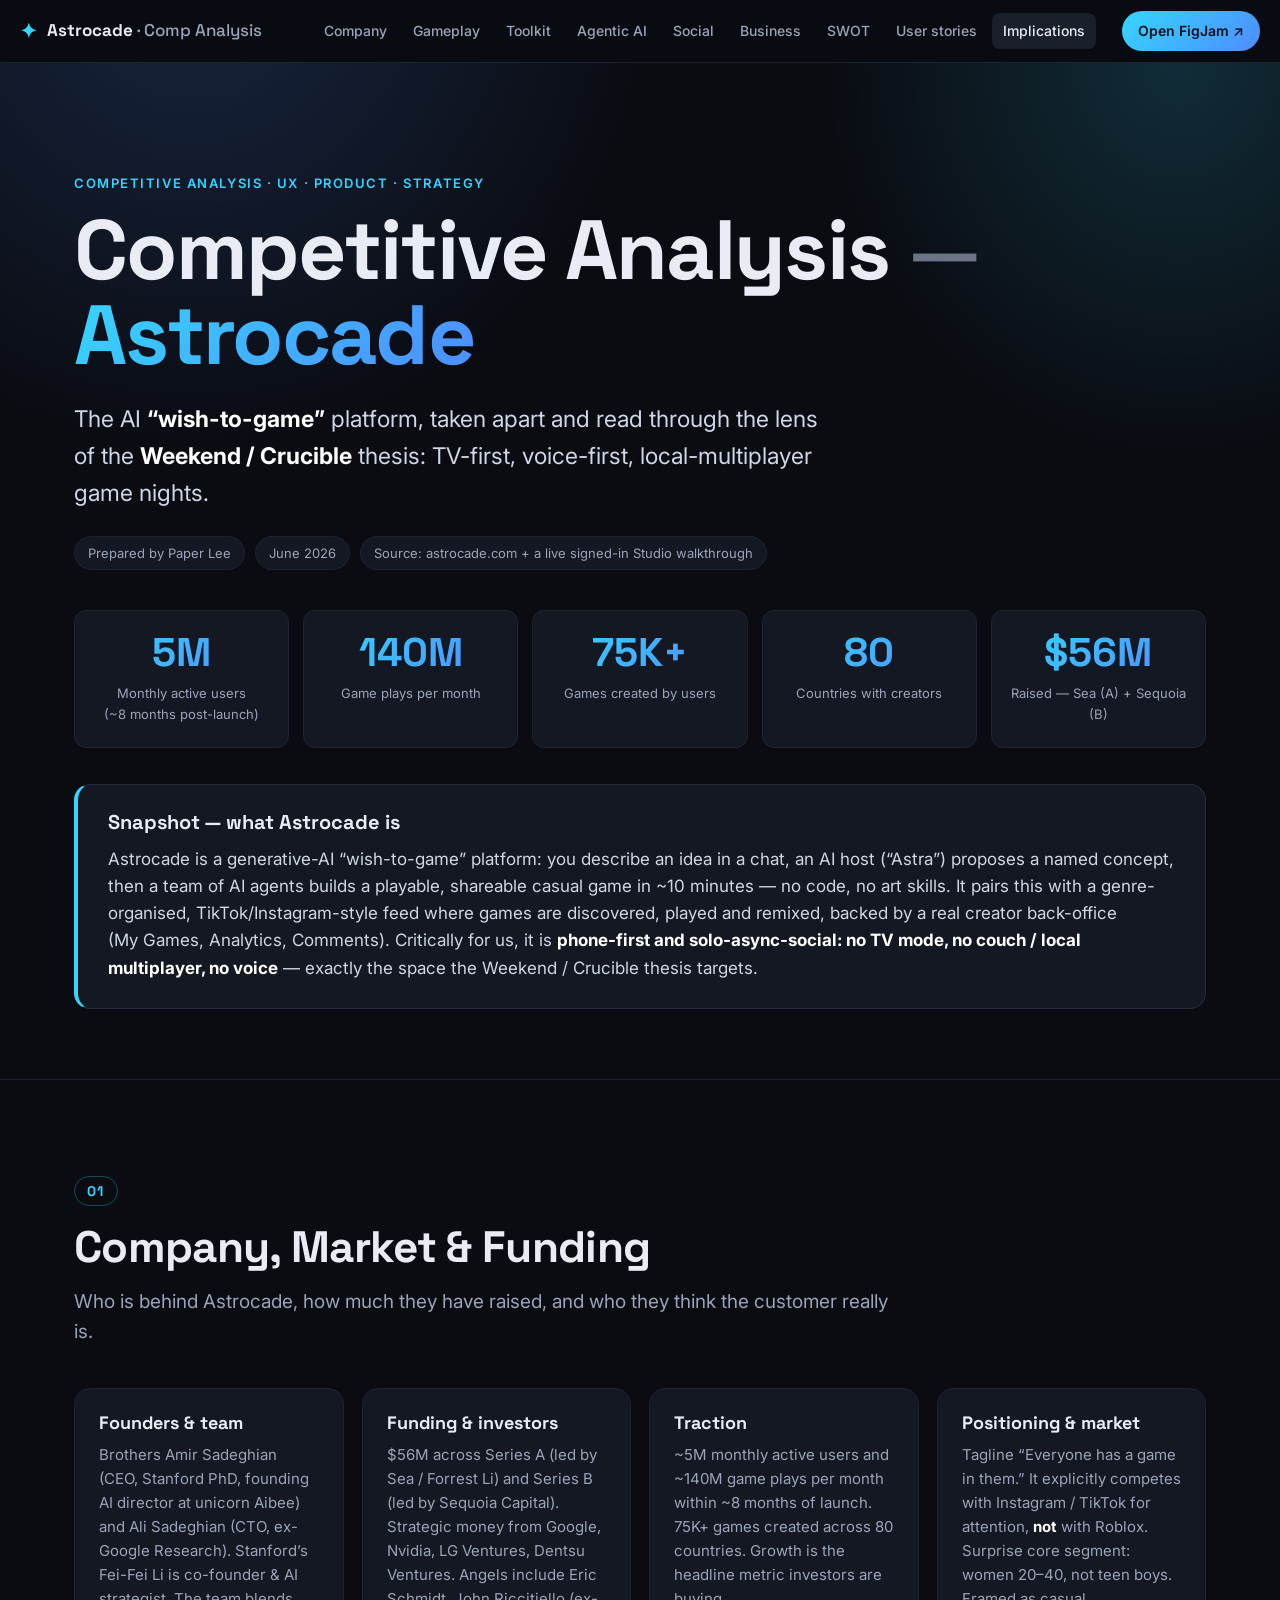
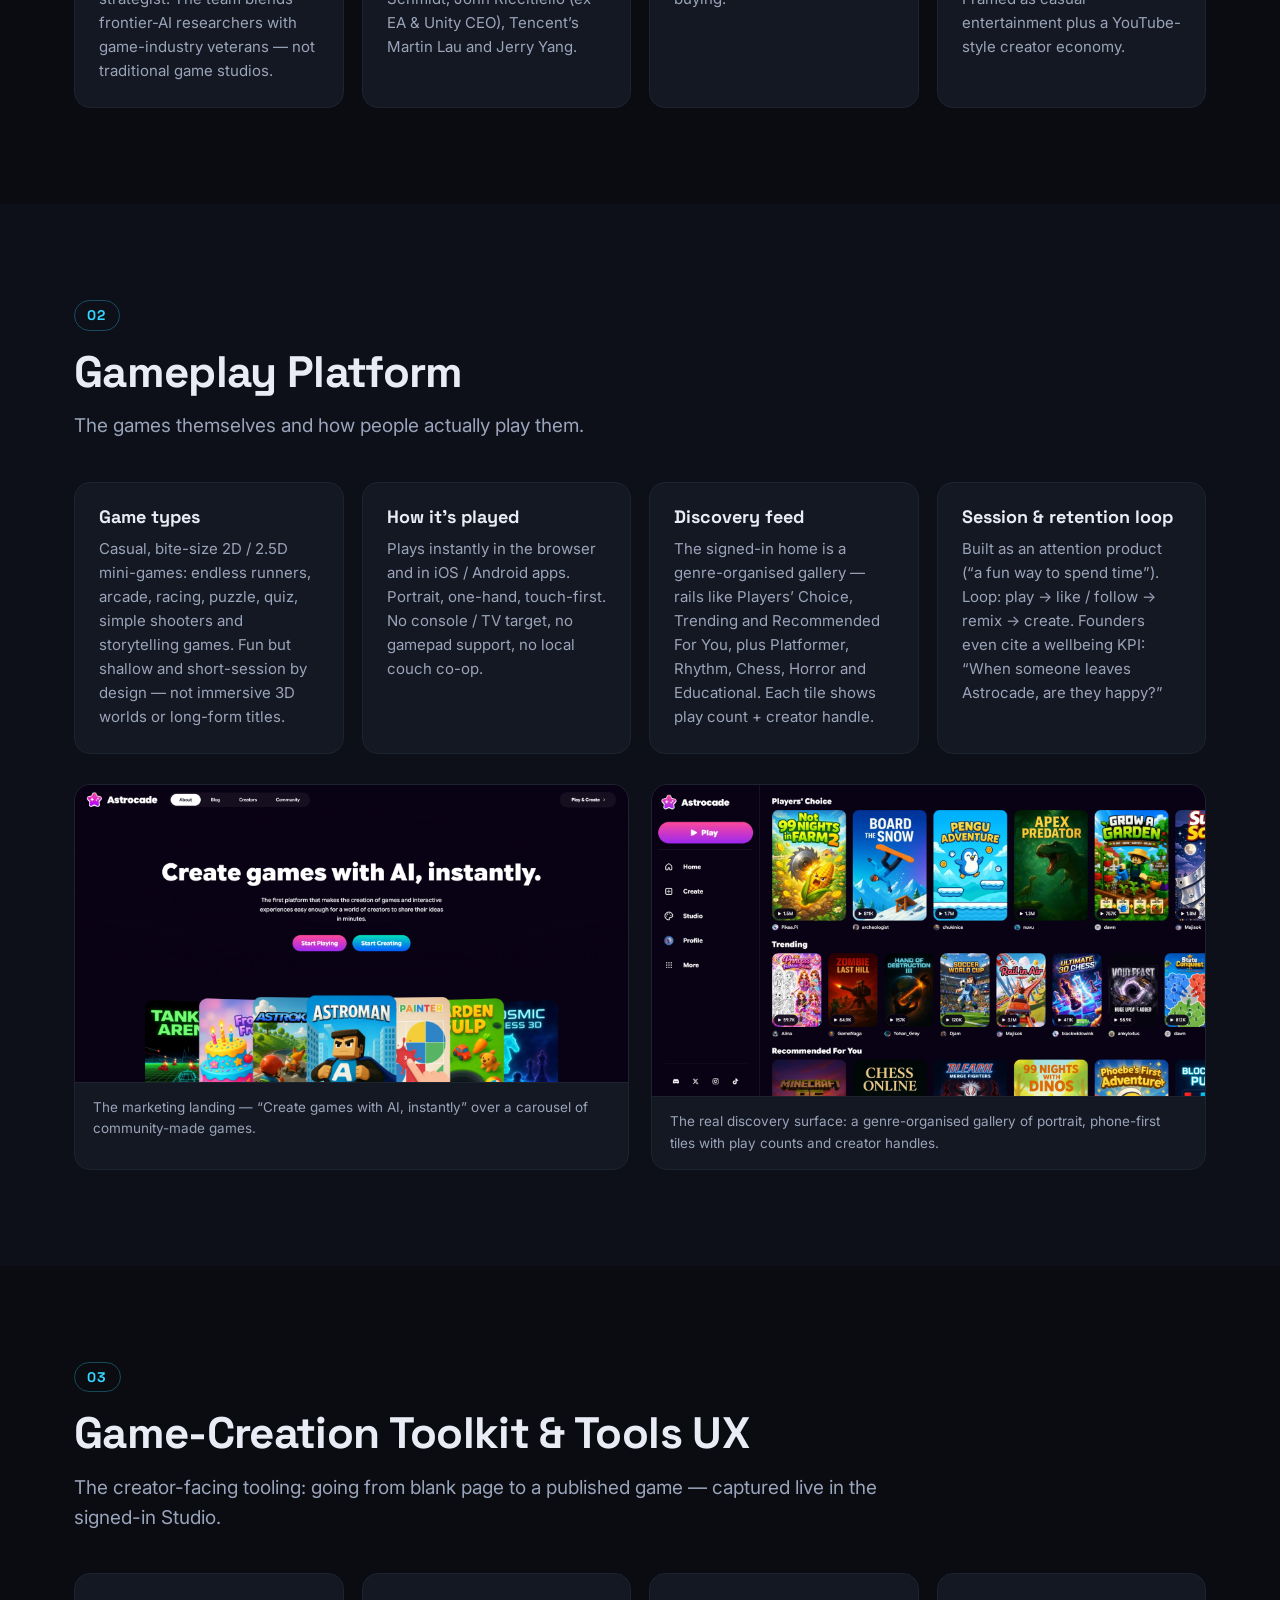
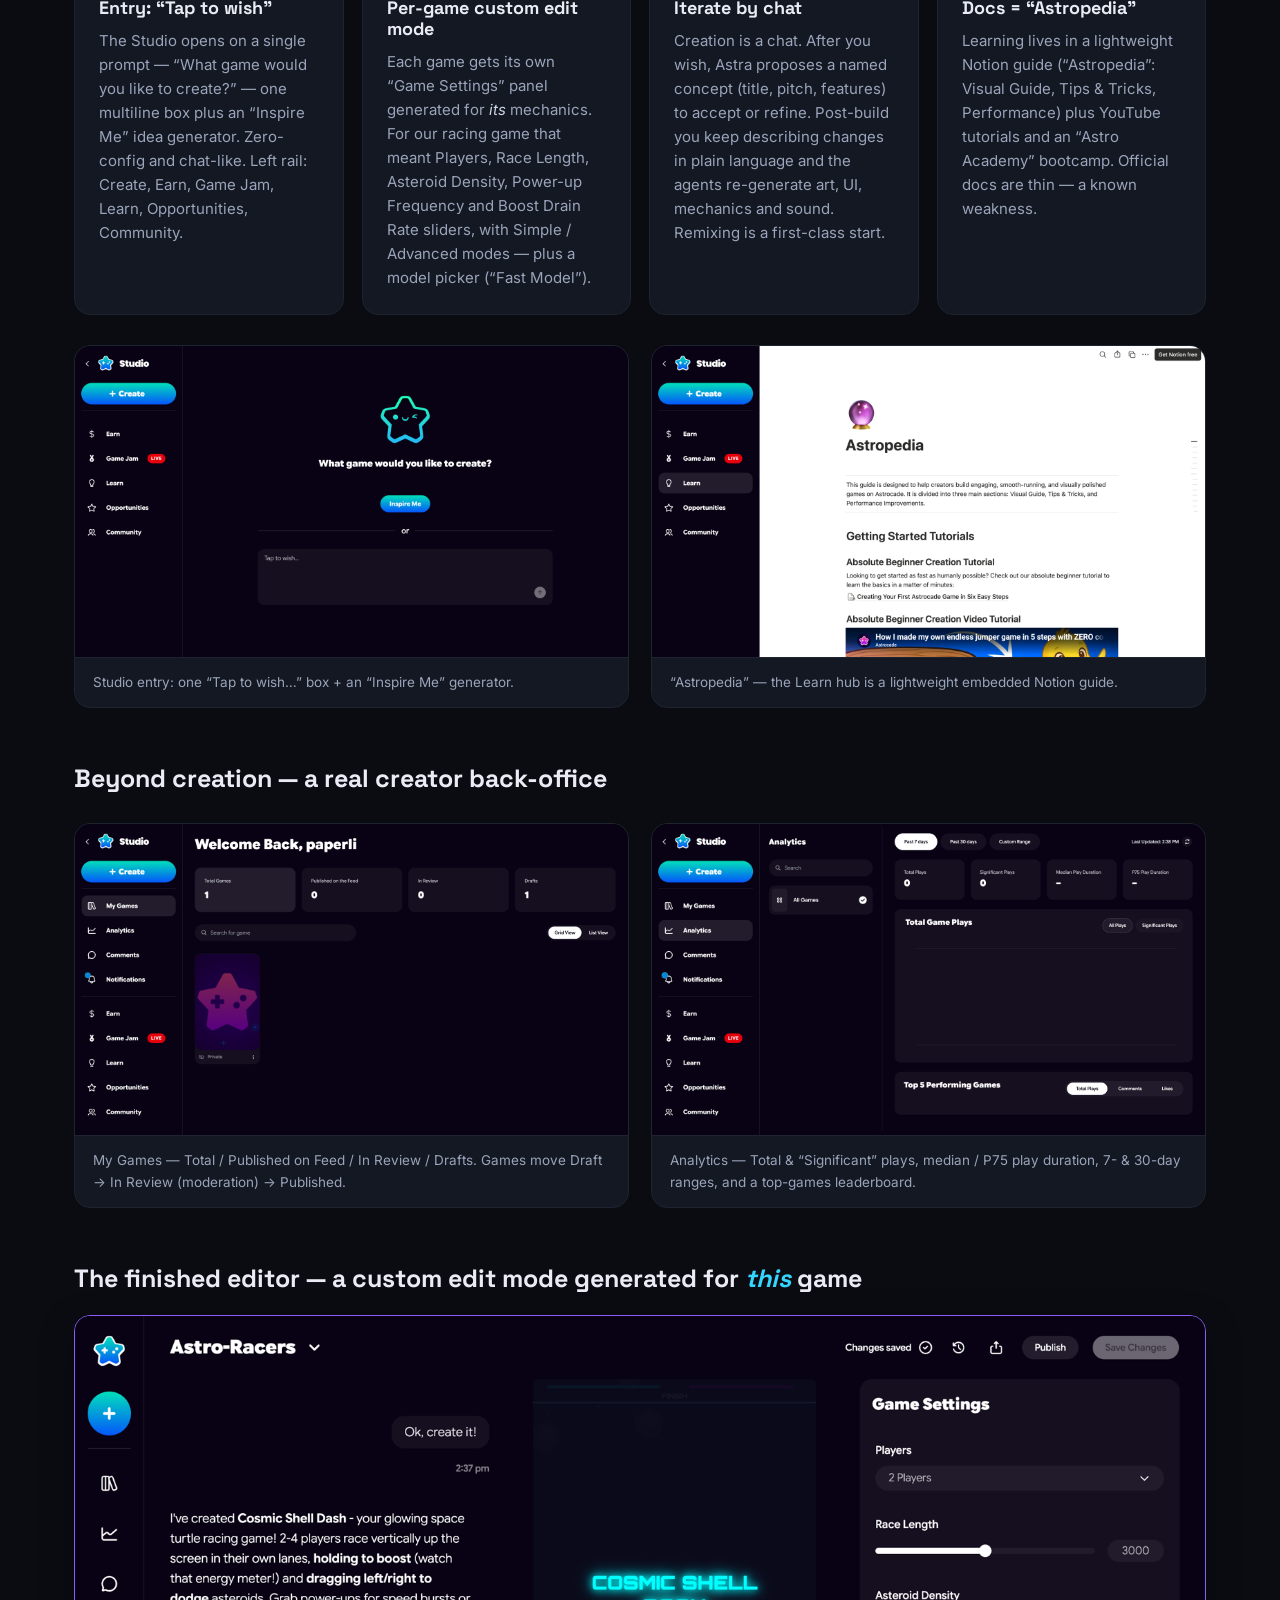
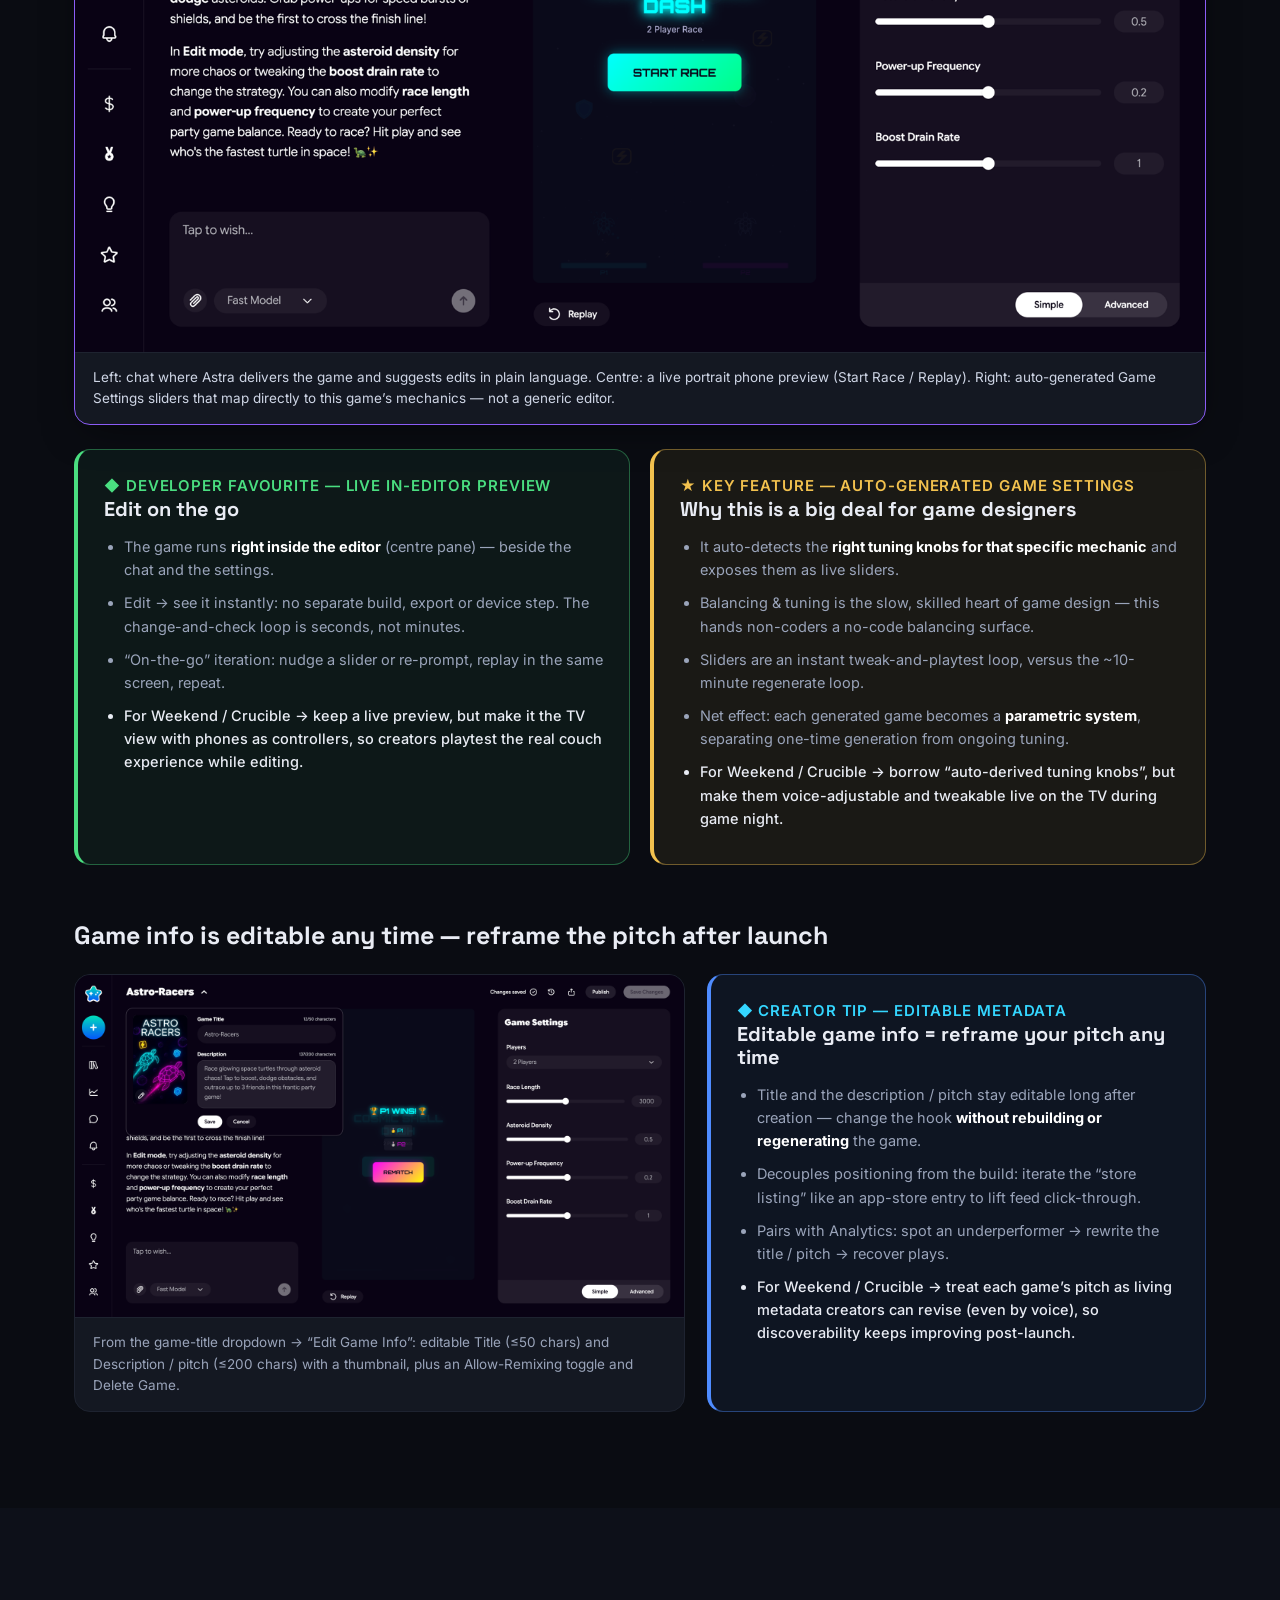
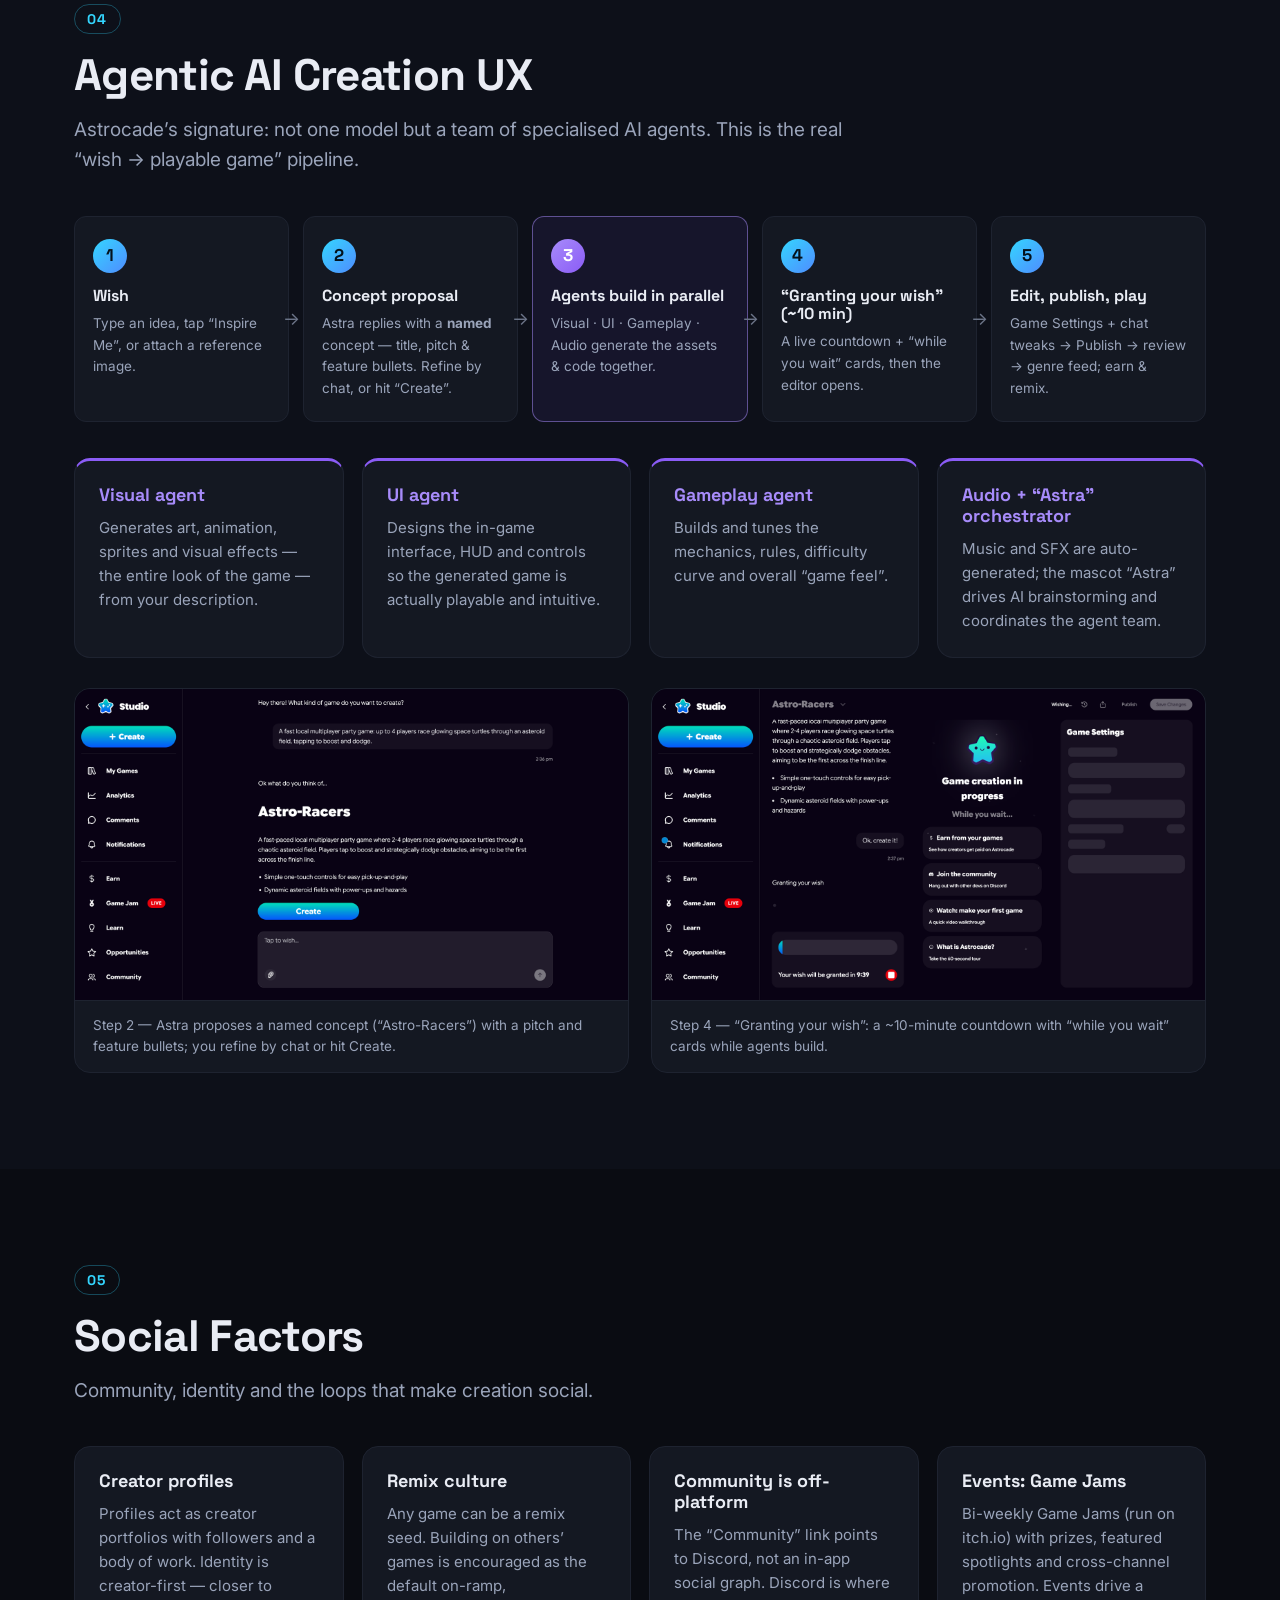
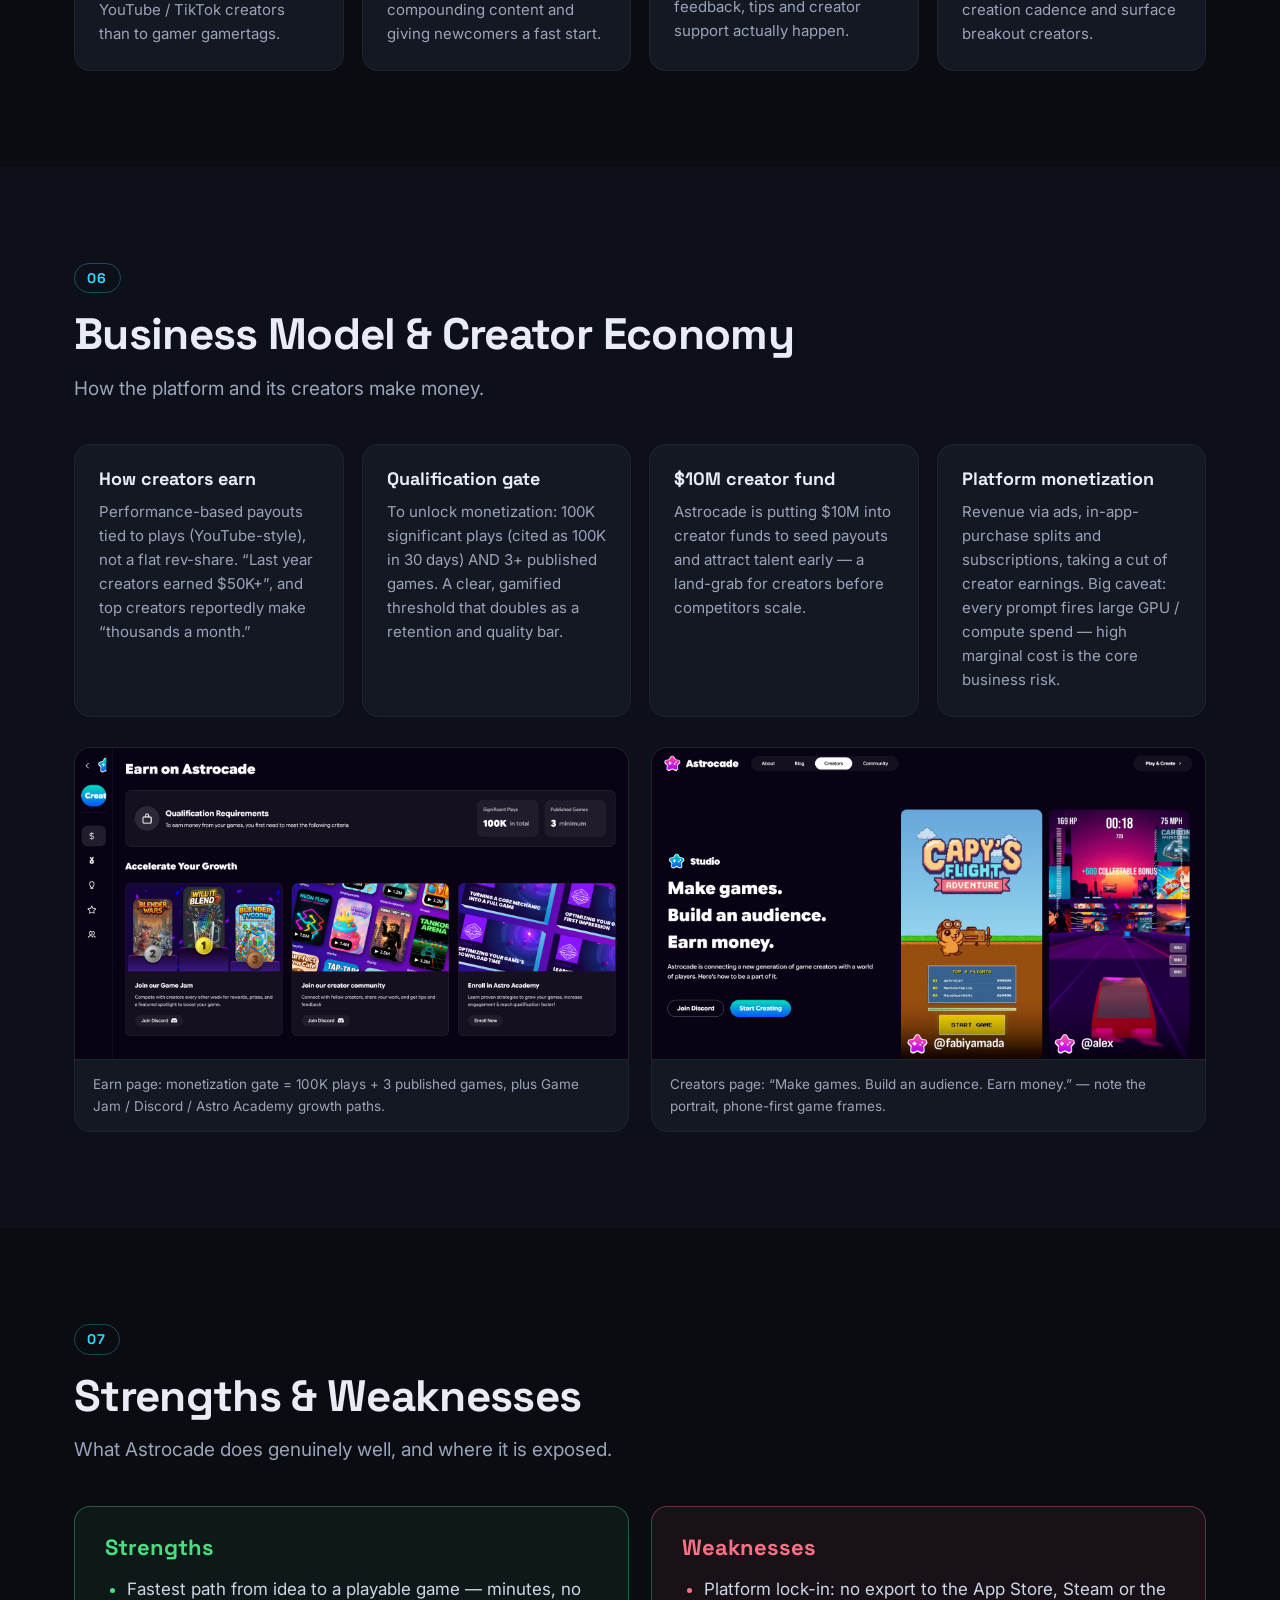
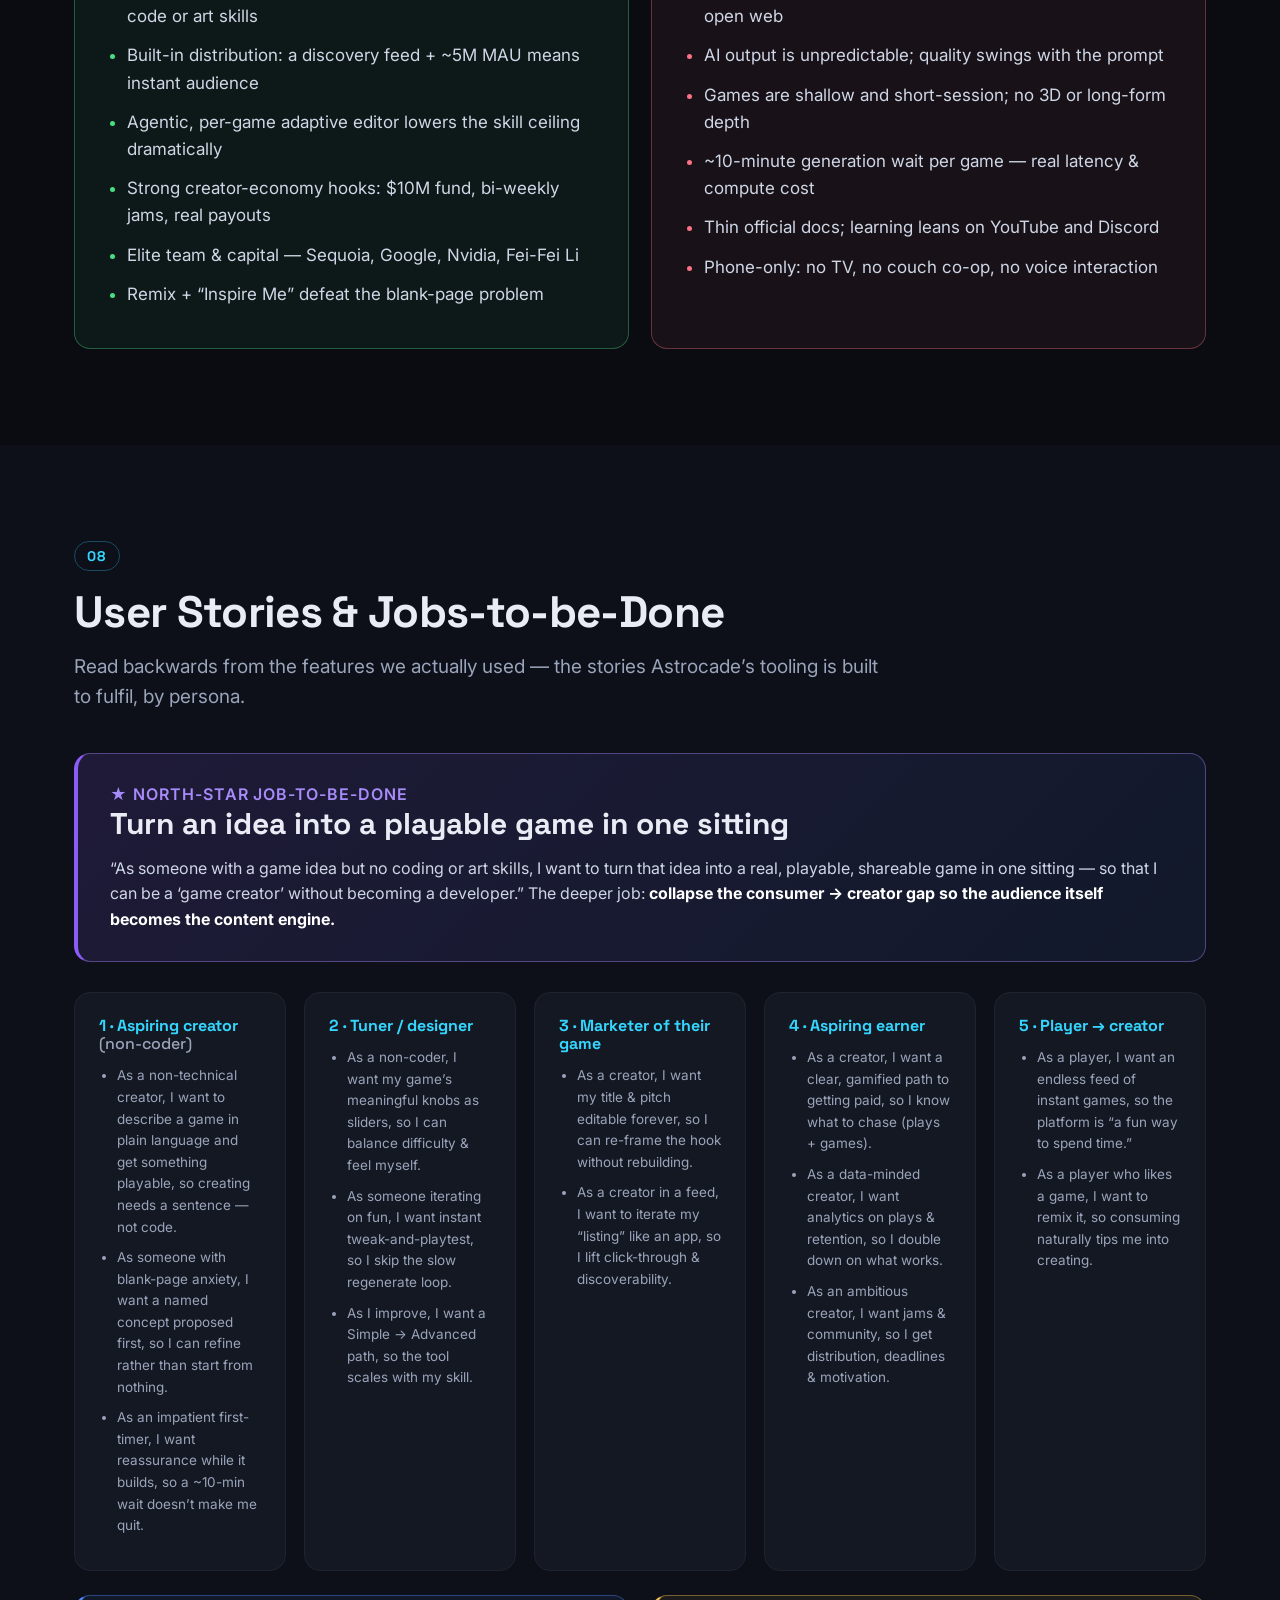
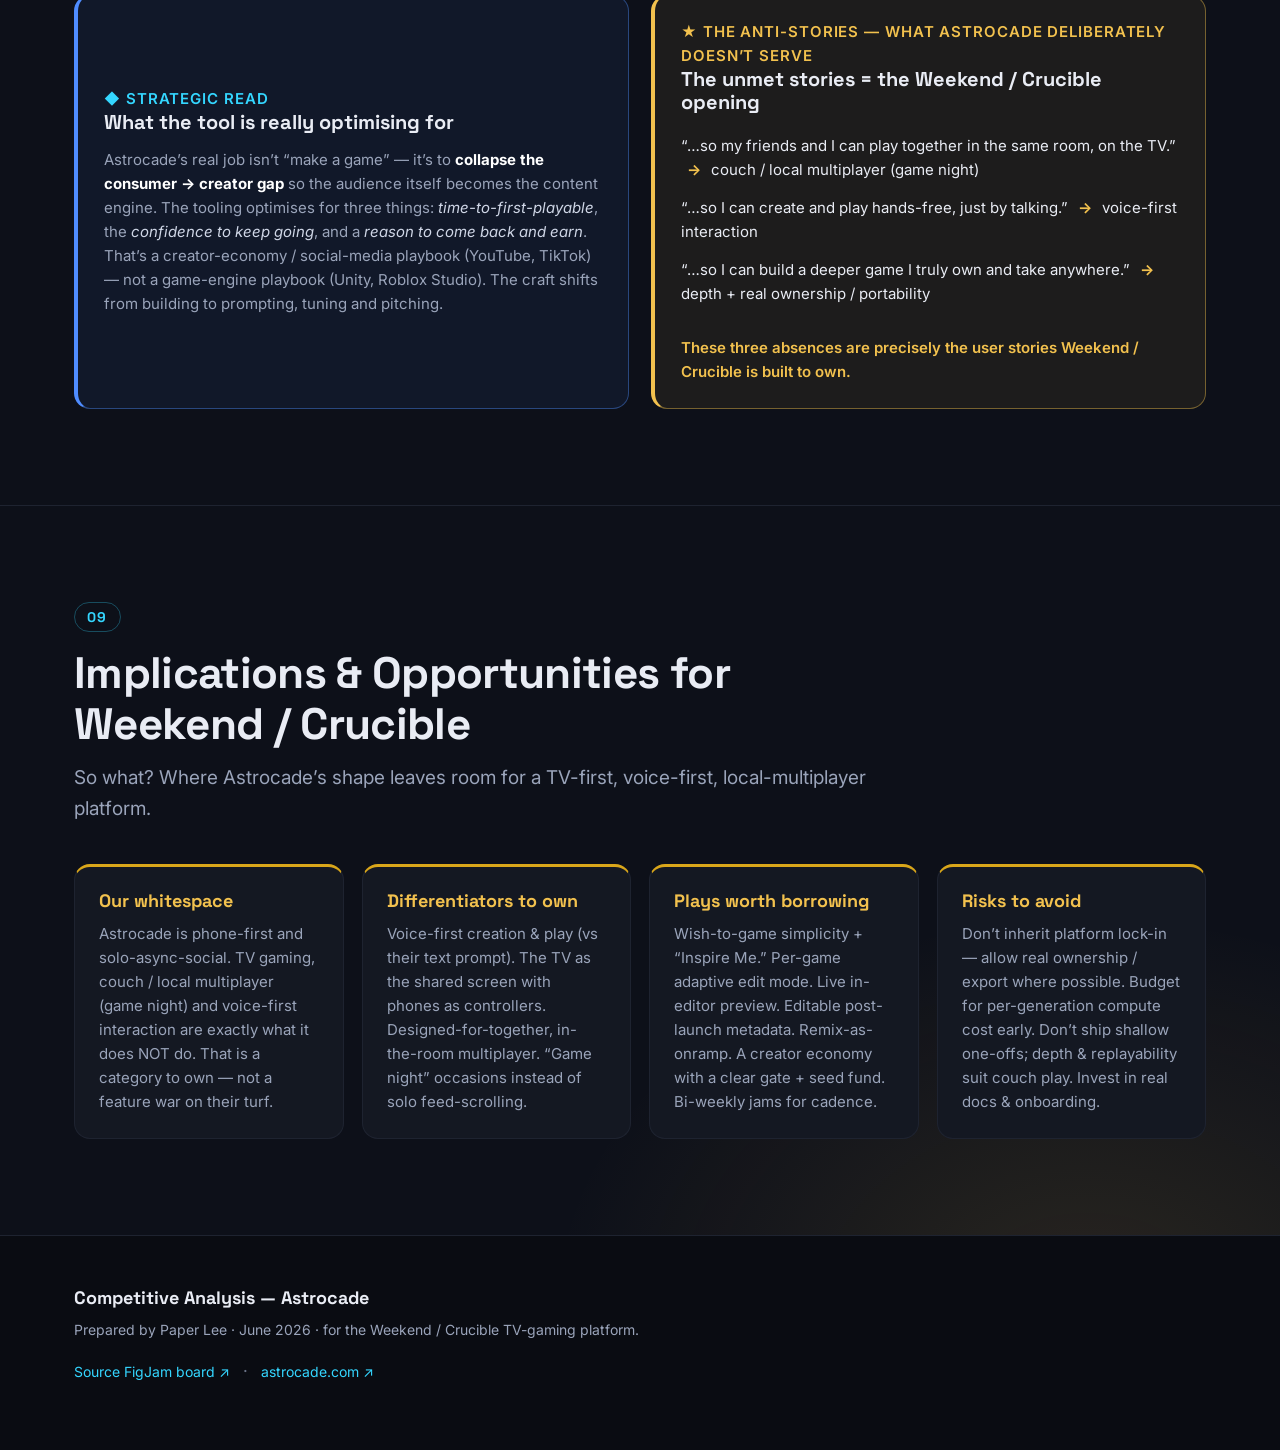
==== index.html @ 703dece3 "Add Astrocade competitive-analysis showcase site Responsive single-page teardown (HTML/CSS/JS, no bu" ====
<!DOCTYPE html>
<html lang="en">
<head>
<meta charset="UTF-8" />
<meta name="viewport" content="width=device-width, initial-scale=1.0" />
<title>Competitive Analysis — Astrocade | UX &amp; Strategy Teardown</title>
<meta name="description" content="A UX, product and strategy teardown of Astrocade — the AI 'wish-to-game' platform — analysed for the Weekend / Crucible TV-gaming thesis." />
<meta name="author" content="Paper Lee" />
<meta property="og:title" content="Competitive Analysis — Astrocade" />
<meta property="og:description" content="AI 'wish-to-game' platform — UX, product & strategy teardown for a TV-first, voice-first, local-multiplayer platform." />
<meta property="og:type" content="website" />
<link rel="preconnect" href="https://fonts.googleapis.com" />
<link rel="preconnect" href="https://fonts.gstatic.com" crossorigin />
<link href="https://fonts.googleapis.com/css2?family=Inter:wght@400;500;600;700&family=Space+Grotesk:wght@500;600;700&display=swap" rel="stylesheet" />
<link rel="stylesheet" href="styles.css" />
</head>
<body>
<a class="skip-link" href="#company">Skip to content</a>

<header class="topbar" id="top">
  <div class="topbar__inner">
    <a class="brand" href="#top">
      <span class="brand__star" aria-hidden="true">✦</span>
      <span class="brand__text">Astrocade <em>· Comp Analysis</em></span>
    </a>
    <nav class="nav" aria-label="Sections">
      <a href="#company">Company</a>
      <a href="#gameplay">Gameplay</a>
      <a href="#toolkit">Toolkit</a>
      <a href="#agentic">Agentic AI</a>
      <a href="#social">Social</a>
      <a href="#business">Business</a>
      <a href="#swot">SWOT</a>
      <a href="#user-stories">User stories</a>
      <a href="#implications">Implications</a>
    </nav>
    <a class="cta" href="https://www.figma.com/board/QFfTuIiUQlZmPU6tD0SqIo/Comp-Analysis" target="_blank" rel="noopener">Open FigJam ↗</a>
    <button class="navtoggle" aria-label="Toggle navigation" aria-expanded="false">☰</button>
  </div>
</header>

<!-- HERO -->
<section class="hero">
  <div class="wrap">
    <p class="eyebrow">Competitive analysis · UX · product · strategy</p>
    <h1>Competitive Analysis<span class="hero__dash">—</span><span class="hero__name">Astrocade</span></h1>
    <p class="hero__lead">The AI <strong>“wish-to-game”</strong> platform, taken apart and read through the lens of the
      <strong>Weekend / Crucible</strong> thesis: TV-first, voice-first, local-multiplayer game nights.</p>
    <ul class="meta-chips">
      <li>Prepared by Paper Lee</li>
      <li>June 2026</li>
      <li>Source: astrocade.com + a live signed-in Studio walkthrough</li>
    </ul>

    <div class="kpis">
      <div class="kpi"><span class="kpi__num">5M</span><span class="kpi__lab">Monthly active users<br>(~8 months post-launch)</span></div>
      <div class="kpi"><span class="kpi__num">140M</span><span class="kpi__lab">Game plays per month</span></div>
      <div class="kpi"><span class="kpi__num">75K+</span><span class="kpi__lab">Games created by users</span></div>
      <div class="kpi"><span class="kpi__num">80</span><span class="kpi__lab">Countries with creators</span></div>
      <div class="kpi"><span class="kpi__num">$56M</span><span class="kpi__lab">Raised — Sea (A) + Sequoia (B)</span></div>
    </div>

    <div class="tldr">
      <h2>Snapshot — what Astrocade is</h2>
      <p>Astrocade is a generative-AI “wish-to-game” platform: you describe an idea in a chat, an AI host
        (“Astra”) proposes a named concept, then a team of AI agents builds a playable, shareable casual game
        in ~10 minutes — no code, no art skills. It pairs this with a genre-organised, TikTok/Instagram-style
        feed where games are discovered, played and remixed, backed by a real creator back-office
        (My&nbsp;Games, Analytics, Comments). Critically for us, it is <strong>phone-first and solo-async-social:
        no TV mode, no couch / local multiplayer, no voice</strong> — exactly the space the Weekend / Crucible
        thesis targets.</p>
    </div>
  </div>
</section>

<main>

<!-- 1 · COMPANY -->
<section id="company" class="section">
  <div class="wrap">
    <header class="section__head">
      <span class="section__num">01</span>
      <h2>Company, Market &amp; Funding</h2>
      <p class="section__lede">Who is behind Astrocade, how much they have raised, and who they think the customer really is.</p>
    </header>
    <div class="cards cards--4">
      <article class="card">
        <h3>Founders &amp; team</h3>
        <p>Brothers Amir Sadeghian (CEO, Stanford PhD, founding AI director at unicorn Aibee) and Ali Sadeghian (CTO, ex-Google Research). Stanford’s Fei-Fei Li is co-founder &amp; AI strategist. The team blends frontier-AI researchers with game-industry veterans — not traditional game studios.</p>
      </article>
      <article class="card">
        <h3>Funding &amp; investors</h3>
        <p>$56M across Series A (led by Sea / Forrest Li) and Series B (led by Sequoia Capital). Strategic money from Google, Nvidia, LG Ventures, Dentsu Ventures. Angels include Eric Schmidt, John Riccitiello (ex-EA &amp; Unity CEO), Tencent’s Martin Lau and Jerry Yang.</p>
      </article>
      <article class="card">
        <h3>Traction</h3>
        <p>~5M monthly active users and ~140M game plays per month within ~8 months of launch. 75K+ games created across 80 countries. Growth is the headline metric investors are buying.</p>
      </article>
      <article class="card">
        <h3>Positioning &amp; market</h3>
        <p>Tagline “Everyone has a game in them.” It explicitly competes with Instagram / TikTok for attention, <strong>not</strong> with Roblox. Surprise core segment: women 20–40, not teen boys. Framed as casual entertainment plus a YouTube-style creator economy.</p>
      </article>
    </div>
  </div>
</section>

<!-- 2 · GAMEPLAY -->
<section id="gameplay" class="section section--alt">
  <div class="wrap">
    <header class="section__head">
      <span class="section__num">02</span>
      <h2>Gameplay Platform</h2>
      <p class="section__lede">The games themselves and how people actually play them.</p>
    </header>
    <div class="cards cards--4">
      <article class="card"><h3>Game types</h3><p>Casual, bite-size 2D / 2.5D mini-games: endless runners, arcade, racing, puzzle, quiz, simple shooters and storytelling games. Fun but shallow and short-session by design — not immersive 3D worlds or long-form titles.</p></article>
      <article class="card"><h3>How it’s played</h3><p>Plays instantly in the browser and in iOS / Android apps. Portrait, one-hand, touch-first. No console / TV target, no gamepad support, no local couch co-op.</p></article>
      <article class="card"><h3>Discovery feed</h3><p>The signed-in home is a genre-organised gallery — rails like Players’ Choice, Trending and Recommended For You, plus Platformer, Rhythm, Chess, Horror and Educational. Each tile shows play count + creator handle.</p></article>
      <article class="card"><h3>Session &amp; retention loop</h3><p>Built as an attention product (“a fun way to spend time”). Loop: play → like / follow → remix → create. Founders even cite a wellbeing KPI: “When someone leaves Astrocade, are they happy?”</p></article>
    </div>
    <div class="figs figs--2">
      <figure class="fig"><img src="assets/img/landing.png" alt="Astrocade marketing landing page" loading="lazy" /><figcaption>The marketing landing — “Create games with AI, instantly” over a carousel of community-made games.</figcaption></figure>
      <figure class="fig"><img src="assets/img/gallery.png" alt="Astrocade signed-in game gallery feed" loading="lazy" /><figcaption>The real discovery surface: a genre-organised gallery of portrait, phone-first tiles with play counts and creator handles.</figcaption></figure>
    </div>
  </div>
</section>

<!-- 3 · TOOLKIT -->
<section id="toolkit" class="section">
  <div class="wrap">
    <header class="section__head">
      <span class="section__num">03</span>
      <h2>Game-Creation Toolkit &amp; Tools UX</h2>
      <p class="section__lede">The creator-facing tooling: going from blank page to a published game — captured live in the signed-in Studio.</p>
    </header>
    <div class="cards cards--4">
      <article class="card"><h3>Entry: “Tap to wish”</h3><p>The Studio opens on a single prompt — “What game would you like to create?” — one multiline box plus an “Inspire Me” idea generator. Zero-config and chat-like. Left rail: Create, Earn, Game Jam, Learn, Opportunities, Community.</p></article>
      <article class="card"><h3>Per-game custom edit mode</h3><p>Each game gets its own “Game Settings” panel generated for <em>its</em> mechanics. For our racing game that meant Players, Race Length, Asteroid Density, Power-up Frequency and Boost Drain Rate sliders, with Simple / Advanced modes — plus a model picker (“Fast Model”).</p></article>
      <article class="card"><h3>Iterate by chat</h3><p>Creation is a chat. After you wish, Astra proposes a named concept (title, pitch, features) to accept or refine. Post-build you keep describing changes in plain language and the agents re-generate art, UI, mechanics and sound. Remixing is a first-class start.</p></article>
      <article class="card"><h3>Docs = “Astropedia”</h3><p>Learning lives in a lightweight Notion guide (“Astropedia”: Visual Guide, Tips &amp; Tricks, Performance) plus YouTube tutorials and an “Astro Academy” bootcamp. Official docs are thin — a known weakness.</p></article>
    </div>

    <div class="figs figs--2">
      <figure class="fig"><img src="assets/img/studio-entry.png" alt="Astrocade Studio entry screen" loading="lazy" /><figcaption>Studio entry: one “Tap to wish…” box + an “Inspire Me” generator.</figcaption></figure>
      <figure class="fig"><img src="assets/img/learn.png" alt="Astropedia learn hub" loading="lazy" /><figcaption>“Astropedia” — the Learn hub is a lightweight embedded Notion guide.</figcaption></figure>
    </div>

    <h3 class="subhead">Beyond creation — a real creator back-office</h3>
    <div class="figs figs--2">
      <figure class="fig"><img src="assets/img/my-games.png" alt="My Games dashboard" loading="lazy" /><figcaption>My Games — Total / Published on Feed / In Review / Drafts. Games move Draft → In Review (moderation) → Published.</figcaption></figure>
      <figure class="fig"><img src="assets/img/analytics.png" alt="Creator analytics dashboard" loading="lazy" /><figcaption>Analytics — Total &amp; “Significant” plays, median / P75 play duration, 7- &amp; 30-day ranges, and a top-games leaderboard.</figcaption></figure>
    </div>

    <h3 class="subhead">The finished editor — a custom edit mode generated for <em>this</em> game</h3>
    <figure class="fig fig--hero">
      <img src="assets/img/editor.png" alt="Astrocade in-editor view with live preview and auto-generated game settings" loading="lazy" />
      <figcaption>Left: chat where Astra delivers the game and suggests edits in plain language. Centre: a live portrait phone preview (Start Race / Replay). Right: auto-generated Game Settings sliders that map directly to this game’s mechanics — not a generic editor.</figcaption>
    </figure>

    <div class="callouts callouts--2">
      <aside class="callout callout--dev">
        <p class="callout__kick">◆ Developer favourite — live in-editor preview</p>
        <h4>Edit on the go</h4>
        <ul>
          <li>The game runs <strong>right inside the editor</strong> (centre pane) — beside the chat and the settings.</li>
          <li>Edit → see it instantly: no separate build, export or device step. The change-and-check loop is seconds, not minutes.</li>
          <li>“On-the-go” iteration: nudge a slider or re-prompt, replay in the same screen, repeat.</li>
          <li class="callout__weekend">For Weekend / Crucible → keep a live preview, but make it the TV view with phones as controllers, so creators playtest the real couch experience while editing.</li>
        </ul>
      </aside>
      <aside class="callout callout--key">
        <p class="callout__kick">★ Key feature — auto-generated game settings</p>
        <h4>Why this is a big deal for game designers</h4>
        <ul>
          <li>It auto-detects the <strong>right tuning knobs for that specific mechanic</strong> and exposes them as live sliders.</li>
          <li>Balancing &amp; tuning is the slow, skilled heart of game design — this hands non-coders a no-code balancing surface.</li>
          <li>Sliders are an instant tweak-and-playtest loop, versus the ~10-minute regenerate loop.</li>
          <li>Net effect: each generated game becomes a <strong>parametric system</strong>, separating one-time generation from ongoing tuning.</li>
          <li class="callout__weekend">For Weekend / Crucible → borrow “auto-derived tuning knobs”, but make them voice-adjustable and tweakable live on the TV during game night.</li>
        </ul>
      </aside>
    </div>

    <h3 class="subhead">Game info is editable any time — reframe the pitch after launch</h3>
    <div class="split">
      <figure class="fig"><img src="assets/img/edit-info.png" alt="Edit Game Info dialog" loading="lazy" /><figcaption>From the game-title dropdown → “Edit Game Info”: editable Title (≤50 chars) and Description / pitch (≤200 chars) with a thumbnail, plus an Allow-Remixing toggle and Delete Game.</figcaption></figure>
      <aside class="callout callout--info">
        <p class="callout__kick">◆ Creator tip — editable metadata</p>
        <h4>Editable game info = reframe your pitch any time</h4>
        <ul>
          <li>Title and the description / pitch stay editable long after creation — change the hook <strong>without rebuilding or regenerating</strong> the game.</li>
          <li>Decouples positioning from the build: iterate the “store listing” like an app-store entry to lift feed click-through.</li>
          <li>Pairs with Analytics: spot an underperformer → rewrite the title / pitch → recover plays.</li>
          <li class="callout__weekend">For Weekend / Crucible → treat each game’s pitch as living metadata creators can revise (even by voice), so discoverability keeps improving post-launch.</li>
        </ul>
      </aside>
    </div>
  </div>
</section>

<!-- 4 · AGENTIC -->
<section id="agentic" class="section section--alt">
  <div class="wrap">
    <header class="section__head">
      <span class="section__num">04</span>
      <h2>Agentic AI Creation UX</h2>
      <p class="section__lede">Astrocade’s signature: not one model but a team of specialised AI agents. This is the real “wish → playable game” pipeline.</p>
    </header>

    <ol class="flow">
      <li class="flow__step"><span class="flow__n">1</span><h4>Wish</h4><p>Type an idea, tap “Inspire Me”, or attach a reference image.</p></li>
      <li class="flow__step"><span class="flow__n">2</span><h4>Concept proposal</h4><p>Astra replies with a <strong>named</strong> concept — title, pitch &amp; feature bullets. Refine by chat, or hit “Create”.</p></li>
      <li class="flow__step flow__step--accent"><span class="flow__n">3</span><h4>Agents build in parallel</h4><p>Visual · UI · Gameplay · Audio generate the assets &amp; code together.</p></li>
      <li class="flow__step"><span class="flow__n">4</span><h4>“Granting your wish” (~10 min)</h4><p>A live countdown + “while you wait” cards, then the editor opens.</p></li>
      <li class="flow__step"><span class="flow__n">5</span><h4>Edit, publish, play</h4><p>Game Settings + chat tweaks → Publish → review → genre feed; earn &amp; remix.</p></li>
    </ol>

    <div class="cards cards--4">
      <article class="card card--agent"><h3>Visual agent</h3><p>Generates art, animation, sprites and visual effects — the entire look of the game — from your description.</p></article>
      <article class="card card--agent"><h3>UI agent</h3><p>Designs the in-game interface, HUD and controls so the generated game is actually playable and intuitive.</p></article>
      <article class="card card--agent"><h3>Gameplay agent</h3><p>Builds and tunes the mechanics, rules, difficulty curve and overall “game feel”.</p></article>
      <article class="card card--agent"><h3>Audio + “Astra” orchestrator</h3><p>Music and SFX are auto-generated; the mascot “Astra” drives AI brainstorming and coordinates the agent team.</p></article>
    </div>

    <div class="figs figs--2">
      <figure class="fig"><img src="assets/img/concept.png" alt="Astra concept proposal step" loading="lazy" /><figcaption>Step 2 — Astra proposes a named concept (“Astro-Racers”) with a pitch and feature bullets; you refine by chat or hit Create.</figcaption></figure>
      <figure class="fig"><img src="assets/img/generating.png" alt="Granting your wish generation screen" loading="lazy" /><figcaption>Step 4 — “Granting your wish”: a ~10-minute countdown with “while you wait” cards while agents build.</figcaption></figure>
    </div>
  </div>
</section>

<!-- 5 · SOCIAL -->
<section id="social" class="section">
  <div class="wrap">
    <header class="section__head">
      <span class="section__num">05</span>
      <h2>Social Factors</h2>
      <p class="section__lede">Community, identity and the loops that make creation social.</p>
    </header>
    <div class="cards cards--4">
      <article class="card"><h3>Creator profiles</h3><p>Profiles act as creator portfolios with followers and a body of work. Identity is creator-first — closer to YouTube / TikTok creators than to gamer gamertags.</p></article>
      <article class="card"><h3>Remix culture</h3><p>Any game can be a remix seed. Building on others’ games is encouraged as the default on-ramp, compounding content and giving newcomers a fast start.</p></article>
      <article class="card"><h3>Community is off-platform</h3><p>The “Community” link points to Discord, not an in-app social graph. Discord is where feedback, tips and creator support actually happen.</p></article>
      <article class="card"><h3>Events: Game Jams</h3><p>Bi-weekly Game Jams (run on itch.io) with prizes, featured spotlights and cross-channel promotion. Events drive a creation cadence and surface breakout creators.</p></article>
    </div>
  </div>
</section>

<!-- 6 · BUSINESS -->
<section id="business" class="section section--alt">
  <div class="wrap">
    <header class="section__head">
      <span class="section__num">06</span>
      <h2>Business Model &amp; Creator Economy</h2>
      <p class="section__lede">How the platform and its creators make money.</p>
    </header>
    <div class="cards cards--4">
      <article class="card"><h3>How creators earn</h3><p>Performance-based payouts tied to plays (YouTube-style), not a flat rev-share. “Last year creators earned $50K+”, and top creators reportedly make “thousands a month.”</p></article>
      <article class="card"><h3>Qualification gate</h3><p>To unlock monetization: 100K significant plays (cited as 100K in 30 days) AND 3+ published games. A clear, gamified threshold that doubles as a retention and quality bar.</p></article>
      <article class="card"><h3>$10M creator fund</h3><p>Astrocade is putting $10M into creator funds to seed payouts and attract talent early — a land-grab for creators before competitors scale.</p></article>
      <article class="card"><h3>Platform monetization</h3><p>Revenue via ads, in-app-purchase splits and subscriptions, taking a cut of creator earnings. Big caveat: every prompt fires large GPU / compute spend — high marginal cost is the core business risk.</p></article>
    </div>
    <div class="figs figs--2">
      <figure class="fig"><img src="assets/img/earn.png" alt="Earn on Astrocade page" loading="lazy" /><figcaption>Earn page: monetization gate = 100K plays + 3 published games, plus Game Jam / Discord / Astro Academy growth paths.</figcaption></figure>
      <figure class="fig"><img src="assets/img/creators.png" alt="Astrocade for creators page" loading="lazy" /><figcaption>Creators page: “Make games. Build an audience. Earn money.” — note the portrait, phone-first game frames.</figcaption></figure>
    </div>
  </div>
</section>

<!-- 7 · SWOT -->
<section id="swot" class="section">
  <div class="wrap">
    <header class="section__head">
      <span class="section__num">07</span>
      <h2>Strengths &amp; Weaknesses</h2>
      <p class="section__lede">What Astrocade does genuinely well, and where it is exposed.</p>
    </header>
    <div class="swot">
      <div class="swot__col swot__col--pos">
        <h3>Strengths</h3>
        <ul>
          <li>Fastest path from idea to a playable game — minutes, no code or art skills</li>
          <li>Built-in distribution: a discovery feed + ~5M MAU means instant audience</li>
          <li>Agentic, per-game adaptive editor lowers the skill ceiling dramatically</li>
          <li>Strong creator-economy hooks: $10M fund, bi-weekly jams, real payouts</li>
          <li>Elite team &amp; capital — Sequoia, Google, Nvidia, Fei-Fei Li</li>
          <li>Remix + “Inspire Me” defeat the blank-page problem</li>
        </ul>
      </div>
      <div class="swot__col swot__col--neg">
        <h3>Weaknesses</h3>
        <ul>
          <li>Platform lock-in: no export to the App Store, Steam or the open web</li>
          <li>AI output is unpredictable; quality swings with the prompt</li>
          <li>Games are shallow and short-session; no 3D or long-form depth</li>
          <li>~10-minute generation wait per game — real latency &amp; compute cost</li>
          <li>Thin official docs; learning leans on YouTube and Discord</li>
          <li>Phone-only: no TV, no couch co-op, no voice interaction</li>
        </ul>
      </div>
    </div>
  </div>
</section>

<!-- 8 · USER STORIES -->
<section id="user-stories" class="section section--alt">
  <div class="wrap">
    <header class="section__head">
      <span class="section__num">08</span>
      <h2>User Stories &amp; Jobs-to-be-Done</h2>
      <p class="section__lede">Read backwards from the features we actually used — the stories Astrocade’s tooling is built to fulfil, by persona.</p>
    </header>

    <div class="banner banner--northstar">
      <p class="callout__kick">★ North-star job-to-be-done</p>
      <h3>Turn an idea into a playable game in one sitting</h3>
      <p>“As someone with a game idea but no coding or art skills, I want to turn that idea into a real, playable, shareable game in one sitting — so that I can be a ‘game creator’ without becoming a developer.” The deeper job: <strong>collapse the consumer → creator gap so the audience itself becomes the content engine.</strong></p>
    </div>

    <div class="cards cards--5">
      <article class="card card--persona"><h3>1 · Aspiring creator <span>(non-coder)</span></h3><ul>
        <li>As a non-technical creator, I want to describe a game in plain language and get something playable, so creating needs a sentence — not code.</li>
        <li>As someone with blank-page anxiety, I want a named concept proposed first, so I can refine rather than start from nothing.</li>
        <li>As an impatient first-timer, I want reassurance while it builds, so a ~10-min wait doesn’t make me quit.</li>
      </ul></article>
      <article class="card card--persona"><h3>2 · Tuner / designer</h3><ul>
        <li>As a non-coder, I want my game’s meaningful knobs as sliders, so I can balance difficulty &amp; feel myself.</li>
        <li>As someone iterating on fun, I want instant tweak-and-playtest, so I skip the slow regenerate loop.</li>
        <li>As I improve, I want a Simple → Advanced path, so the tool scales with my skill.</li>
      </ul></article>
      <article class="card card--persona"><h3>3 · Marketer of their game</h3><ul>
        <li>As a creator, I want my title &amp; pitch editable forever, so I can re-frame the hook without rebuilding.</li>
        <li>As a creator in a feed, I want to iterate my “listing” like an app, so I lift click-through &amp; discoverability.</li>
      </ul></article>
      <article class="card card--persona"><h3>4 · Aspiring earner</h3><ul>
        <li>As a creator, I want a clear, gamified path to getting paid, so I know what to chase (plays + games).</li>
        <li>As a data-minded creator, I want analytics on plays &amp; retention, so I double down on what works.</li>
        <li>As an ambitious creator, I want jams &amp; community, so I get distribution, deadlines &amp; motivation.</li>
      </ul></article>
      <article class="card card--persona"><h3>5 · Player → creator</h3><ul>
        <li>As a player, I want an endless feed of instant games, so the platform is “a fun way to spend time.”</li>
        <li>As a player who likes a game, I want to remix it, so consuming naturally tips me into creating.</li>
      </ul></article>
    </div>

    <div class="split split--even">
      <aside class="callout callout--info callout--tall">
        <p class="callout__kick">◆ Strategic read</p>
        <h4>What the tool is really optimising for</h4>
        <p>Astrocade’s real job isn’t “make a game” — it’s to <strong>collapse the consumer → creator gap</strong> so the audience itself becomes the content engine. The tooling optimises for three things: <em>time-to-first-playable</em>, the <em>confidence to keep going</em>, and a <em>reason to come back and earn</em>. That’s a creator-economy / social-media playbook (YouTube, TikTok) — not a game-engine playbook (Unity, Roblox Studio). The craft shifts from building to prompting, tuning and pitching.</p>
      </aside>
      <aside class="callout callout--anti callout--tall">
        <p class="callout__kick">★ The anti-stories — what Astrocade deliberately doesn’t serve</p>
        <h4>The unmet stories = the Weekend / Crucible opening</h4>
        <ul>
          <li>“…so my friends and I can play together in the same room, on the TV.” <span class="arrow">→</span> couch / local multiplayer (game night)</li>
          <li>“…so I can create and play hands-free, just by talking.” <span class="arrow">→</span> voice-first interaction</li>
          <li>“…so I can build a deeper game I truly own and take anywhere.” <span class="arrow">→</span> depth + real ownership / portability</li>
        </ul>
        <p class="callout__punch">These three absences are precisely the user stories Weekend / Crucible is built to own.</p>
      </aside>
    </div>
  </div>
</section>

<!-- 9 · IMPLICATIONS -->
<section id="implications" class="section section--finale">
  <div class="wrap">
    <header class="section__head">
      <span class="section__num">09</span>
      <h2>Implications &amp; Opportunities for Weekend / Crucible</h2>
      <p class="section__lede">So what? Where Astrocade’s shape leaves room for a TV-first, voice-first, local-multiplayer platform.</p>
    </header>
    <div class="cards cards--4">
      <article class="card card--imp"><h3>Our whitespace</h3><p>Astrocade is phone-first and solo-async-social. TV gaming, couch / local multiplayer (game night) and voice-first interaction are exactly what it does NOT do. That is a category to own — not a feature war on their turf.</p></article>
      <article class="card card--imp"><h3>Differentiators to own</h3><p>Voice-first creation &amp; play (vs their text prompt). The TV as the shared screen with phones as controllers. Designed-for-together, in-the-room multiplayer. “Game night” occasions instead of solo feed-scrolling.</p></article>
      <article class="card card--imp"><h3>Plays worth borrowing</h3><p>Wish-to-game simplicity + “Inspire Me.” Per-game adaptive edit mode. Live in-editor preview. Editable post-launch metadata. Remix-as-onramp. A creator economy with a clear gate + seed fund. Bi-weekly jams for cadence.</p></article>
      <article class="card card--imp"><h3>Risks to avoid</h3><p>Don’t inherit platform lock-in — allow real ownership / export where possible. Budget for per-generation compute cost early. Don’t ship shallow one-offs; depth &amp; replayability suit couch play. Invest in real docs &amp; onboarding.</p></article>
    </div>
  </div>
</section>

</main>

<footer class="footer">
  <div class="wrap">
    <p class="footer__title">Competitive Analysis — Astrocade</p>
    <p class="footer__meta">Prepared by Paper Lee · June 2026 · for the Weekend / Crucible TV-gaming platform.</p>
    <p class="footer__links">
      <a href="https://www.figma.com/board/QFfTuIiUQlZmPU6tD0SqIo/Comp-Analysis" target="_blank" rel="noopener">Source FigJam board ↗</a>
      <span>·</span>
      <a href="https://www.astrocade.com" target="_blank" rel="noopener">astrocade.com ↗</a>
    </p>
  </div>
</footer>

<!-- Lightbox -->
<div class="lightbox" id="lightbox" hidden>
  <button class="lightbox__close" aria-label="Close">✕</button>
  <img src="" alt="" class="lightbox__img" />
</div>

<script src="script.js"></script>
</body>
</html>
---- styles.css ----
/* ============================================================
   Competitive Analysis — Astrocade
   Static showcase site · responsive · GitHub Pages
   ============================================================ */

:root {
  --bg: #0a0c12;
  --bg-alt: #0d1019;
  --surface: #141822;
  --surface-2: #1a1f2c;
  --border: #262c3a;
  --border-soft: #1e2330;
  --text: #e9ecf4;
  --muted: #9aa4ba;
  --faint: #6b7488;

  --cyan: #34d6ff;
  --blue: #4f8cff;
  --grad: linear-gradient(135deg, #34d6ff 0%, #4f8cff 100%);

  --gold: #f2c14e;
  --gold-dim: #d9a61a;
  --violet: #a78bfa;
  --violet-deep: #8b5cf6;
  --green: #4ade80;
  --green-deep: #22c55e;
  --pink: #f472b6;
  --red: #fb7185;

  --maxw: 1180px;
  --radius: 16px;
  --radius-sm: 12px;
  --shadow: 0 10px 40px -12px rgba(0,0,0,.6);
  --ease: cubic-bezier(.4,0,.2,1);
}

* { box-sizing: border-box; }
html { scroll-behavior: smooth; scroll-padding-top: 84px; -webkit-text-size-adjust: 100%; }
body {
  margin: 0;
  font-family: 'Inter', system-ui, -apple-system, sans-serif;
  background: var(--bg);
  color: var(--text);
  line-height: 1.6;
  font-size: 17px;
  -webkit-font-smoothing: antialiased;
  overflow-x: hidden;
}
img { max-width: 100%; display: block; }
a { color: var(--cyan); text-decoration: none; }
h1, h2, h3, h4 { font-family: 'Space Grotesk', system-ui, sans-serif; line-height: 1.15; font-weight: 700; }

.wrap { max-width: var(--maxw); margin: 0 auto; padding: 0 24px; }

.skip-link {
  position: absolute; left: -999px; top: 0; z-index: 200;
  background: var(--cyan); color: #04121c; padding: 10px 16px; border-radius: 0 0 8px 0; font-weight: 600;
}
.skip-link:focus { left: 0; }

/* ---------- Top bar ---------- */
.topbar {
  position: sticky; top: 0; z-index: 100;
  background: rgba(10,12,18,.78);
  backdrop-filter: blur(14px);
  border-bottom: 1px solid var(--border-soft);
}
.topbar__inner {
  max-width: 1320px; margin: 0 auto; padding: 0 20px;
  display: flex; align-items: center; gap: 18px; height: 62px;
}
.brand { display: flex; align-items: center; gap: 10px; color: var(--text); font-weight: 700; font-family: 'Space Grotesk', sans-serif; white-space: nowrap; }
.brand__star { color: var(--cyan); font-size: 1.2em; }
.brand__text em { color: var(--muted); font-style: normal; font-weight: 500; }
.nav { display: flex; gap: 4px; margin-left: auto; flex-wrap: wrap; }
.nav a {
  color: var(--muted); font-size: 14px; font-weight: 500; padding: 7px 11px; border-radius: 8px;
  transition: color .15s var(--ease), background .15s var(--ease); white-space: nowrap;
}
.nav a:hover, .nav a.is-active { color: var(--text); background: var(--surface-2); }
.cta {
  margin-left: 8px; background: var(--grad); color: #04121c; font-weight: 600; font-size: 14px;
  padding: 9px 16px; border-radius: 999px; white-space: nowrap; transition: transform .15s var(--ease), box-shadow .15s var(--ease);
}
.cta:hover { transform: translateY(-1px); box-shadow: 0 8px 22px -8px rgba(52,214,255,.5); }
.navtoggle { display: none; margin-left: auto; background: none; border: 1px solid var(--border); color: var(--text); font-size: 20px; width: 42px; height: 42px; border-radius: 10px; cursor: pointer; }

/* ---------- Hero ---------- */
.hero {
  position: relative; padding: clamp(48px, 9vw, 110px) 0 clamp(40px, 6vw, 70px);
  background:
    radial-gradient(60% 80% at 15% -10%, rgba(79,140,255,.20), transparent 60%),
    radial-gradient(50% 70% at 92% 0%, rgba(52,214,255,.16), transparent 55%),
    var(--bg);
  border-bottom: 1px solid var(--border-soft);
  overflow: hidden;
}
.eyebrow { color: var(--cyan); font-weight: 600; letter-spacing: .12em; text-transform: uppercase; font-size: 13px; margin: 0 0 14px; }
.hero h1 {
  font-size: clamp(38px, 8vw, 84px); margin: 0 0 22px; letter-spacing: -.02em; line-height: 1.02;
  display: flex; flex-wrap: wrap; align-items: baseline; gap: 0 18px;
}
.hero__dash { color: var(--faint); font-weight: 500; }
.hero__name { background: var(--grad); -webkit-background-clip: text; background-clip: text; color: transparent; }
.hero__lead { font-size: clamp(18px, 2.4vw, 23px); color: #cfd6e6; max-width: 760px; margin: 0 0 24px; }
.hero__lead strong { color: #fff; }
.meta-chips { list-style: none; display: flex; flex-wrap: wrap; gap: 10px; padding: 0; margin: 0 0 40px; }
.meta-chips li { font-size: 13px; color: var(--muted); background: var(--surface); border: 1px solid var(--border-soft); padding: 6px 13px; border-radius: 999px; }

.kpis {
  display: grid; grid-template-columns: repeat(5, 1fr); gap: 14px; margin-bottom: 36px;
}
.kpi {
  background: var(--surface); border: 1px solid var(--border-soft); border-radius: var(--radius-sm);
  padding: 22px 16px; text-align: center;
}
.kpi__num { display: block; font-family: 'Space Grotesk', sans-serif; font-weight: 700; font-size: clamp(28px, 4vw, 40px); background: var(--grad); -webkit-background-clip: text; background-clip: text; color: transparent; line-height: 1; }
.kpi__lab { display: block; margin-top: 10px; font-size: 13px; color: var(--muted); }

.tldr {
  background: var(--surface); border: 1px solid var(--border); border-left: 4px solid var(--cyan);
  border-radius: var(--radius); padding: 26px 30px;
}
.tldr h2 { font-size: 20px; margin: 0 0 12px; }
.tldr p { margin: 0; color: #cfd6e6; }
.tldr strong { color: #fff; }

/* ---------- Sections ---------- */
.section { padding: clamp(54px, 8vw, 96px) 0; }
.section--alt { background: var(--bg-alt); }
.section--finale {
  background:
    radial-gradient(70% 90% at 85% 110%, rgba(242,193,78,.12), transparent 60%),
    var(--bg-alt);
  border-top: 1px solid var(--border-soft);
}
.section__head { max-width: 820px; margin-bottom: 40px; }
.section__num {
  display: inline-block; font-family: 'Space Grotesk', sans-serif; font-weight: 700; font-size: 14px;
  color: var(--cyan); letter-spacing: .1em; border: 1px solid rgba(52,214,255,.3); border-radius: 999px; padding: 3px 12px; margin-bottom: 16px;
}
.section__head h2 { font-size: clamp(27px, 4.4vw, 44px); margin: 0 0 14px; letter-spacing: -.015em; }
.section__lede { font-size: clamp(16px, 2vw, 19px); color: var(--muted); margin: 0; }
.subhead { font-size: clamp(19px, 2.6vw, 25px); margin: 56px 0 22px; color: var(--text); }
.subhead em { color: var(--cyan); font-style: italic; }

/* ---------- Cards ---------- */
.cards { display: grid; gap: 18px; }
.cards--4 { grid-template-columns: repeat(4, 1fr); }
.cards--5 { grid-template-columns: repeat(5, 1fr); }
.card {
  background: var(--surface); border: 1px solid var(--border-soft); border-radius: var(--radius);
  padding: 24px; transition: transform .18s var(--ease), border-color .18s var(--ease);
}
.card:hover { transform: translateY(-3px); border-color: var(--border); }
.card h3 { font-size: 18px; margin: 0 0 10px; }
.card p { margin: 0; font-size: 15px; color: var(--muted); }
.card em { color: #cfd6e6; font-style: italic; }
.card strong { color: #fff; }
.card--agent { border-top: 3px solid var(--violet-deep); }
.card--agent h3 { color: var(--violet); }
.card--imp { border-top: 3px solid var(--gold-dim); }
.card--imp h3 { color: var(--gold); }
.card--persona h3 { font-size: 16px; color: var(--cyan); }
.card--persona h3 span { color: var(--muted); font-weight: 500; }
.card--persona ul { margin: 12px 0 0; padding-left: 18px; }
.card--persona li { font-size: 13.5px; color: var(--muted); margin-bottom: 9px; }

/* ---------- Figures ---------- */
.figs { display: grid; gap: 22px; margin-top: 30px; }
.figs--2 { grid-template-columns: repeat(2, 1fr); }
.fig {
  margin: 0; background: var(--surface); border: 1px solid var(--border-soft); border-radius: var(--radius);
  overflow: hidden;
}
.fig img { width: 100%; cursor: zoom-in; transition: opacity .15s var(--ease); background: #05070c; }
.fig img:hover { opacity: .92; }
.fig figcaption { padding: 14px 18px; font-size: 13.5px; color: var(--muted); border-top: 1px solid var(--border-soft); }
.fig--hero { margin-top: 22px; border-color: var(--violet-deep); box-shadow: var(--shadow); }
.fig--hero figcaption { color: #cfd6e6; }

.split { display: grid; grid-template-columns: 1.1fr .9fr; gap: 22px; align-items: stretch; margin-top: 24px; }
.split--even { grid-template-columns: 1fr 1fr; }
.split .fig { align-self: start; }

/* ---------- Callouts ---------- */
.callouts { display: grid; gap: 20px; margin-top: 24px; }
.callouts--2 { grid-template-columns: 1fr 1fr; }
.callout {
  border-radius: var(--radius); padding: 24px 26px; border: 1px solid var(--border);
  background: var(--surface);
}
.callout__kick { font-size: 12.5px; font-weight: 600; letter-spacing: .06em; text-transform: uppercase; margin: 0 0 8px; }
.callout h4 { font-size: 20px; margin: 0 0 14px; }
.callout ul { margin: 0; padding-left: 20px; }
.callout li { font-size: 14.5px; color: var(--muted); margin-bottom: 10px; }
.callout p { font-size: 15px; color: var(--muted); margin: 0; }
.callout strong { color: #fff; }
.callout em { color: #cfd6e6; font-style: italic; }
.callout__weekend { color: var(--text) !important; font-weight: 500; }

.callout--key { background: rgba(242,193,78,.07); border-color: rgba(242,193,78,.4); border-left: 4px solid var(--gold); }
.callout--key .callout__kick, .callout--key .callout__weekend { color: var(--gold); }
.callout--dev { background: rgba(74,222,128,.06); border-color: rgba(74,222,128,.38); border-left: 4px solid var(--green); }
.callout--dev .callout__kick, .callout--dev .callout__weekend { color: var(--green); }
.callout--info { background: rgba(79,140,255,.07); border-color: rgba(79,140,255,.4); border-left: 4px solid var(--blue); }
.callout--info .callout__kick, .callout--info .callout__weekend { color: var(--cyan); }
.callout--anti { background: rgba(242,193,78,.07); border-color: rgba(242,193,78,.42); border-left: 4px solid var(--gold); }
.callout--anti .callout__kick { color: var(--gold); }
.callout--anti ul { list-style: none; padding: 0; margin: 6px 0 0; }
.callout--anti li { color: var(--text); margin-bottom: 14px; font-size: 15px; }
.callout--anti .arrow { color: var(--gold); font-weight: 700; margin: 0 6px; }
.callout__punch { margin-top: 16px !important; color: var(--gold) !important; font-weight: 600; }
.callout--tall { display: flex; flex-direction: column; justify-content: center; }

/* ---------- Banner (north-star) ---------- */
.banner--northstar {
  background: linear-gradient(135deg, rgba(139,92,246,.14), rgba(79,140,255,.08));
  border: 1px solid rgba(167,139,250,.4); border-left: 4px solid var(--violet-deep);
  border-radius: var(--radius); padding: 28px 32px; margin-bottom: 30px;
}
.banner--northstar .callout__kick { color: var(--violet); }
.banner--northstar h3 { font-size: clamp(22px, 3vw, 30px); margin: 0 0 14px; }
.banner--northstar p { margin: 0; color: #cfd6e6; font-size: 16px; }
.banner--northstar strong { color: #fff; }

/* ---------- Flow stepper ---------- */
.flow { list-style: none; padding: 0; margin: 0 0 36px; display: grid; grid-template-columns: repeat(5, 1fr); gap: 14px; counter-reset: none; }
.flow__step {
  position: relative; background: var(--surface); border: 1px solid var(--border-soft);
  border-radius: var(--radius-sm); padding: 22px 18px;
}
.flow__step--accent { border-color: rgba(167,139,250,.5); background: rgba(139,92,246,.08); }
.flow__n {
  display: inline-flex; align-items: center; justify-content: center; width: 34px; height: 34px; border-radius: 50%;
  background: var(--grad); color: #04121c; font-weight: 700; font-family: 'Space Grotesk', sans-serif; margin-bottom: 14px;
}
.flow__step--accent .flow__n { background: linear-gradient(135deg, var(--violet), var(--violet-deep)); color: #fff; }
.flow__step h4 { font-size: 16px; margin: 0 0 8px; }
.flow__step p { margin: 0; font-size: 13.5px; color: var(--muted); }
.flow__step:not(:last-child)::after {
  content: "→"; position: absolute; right: -12px; top: 50%; transform: translateY(-50%);
  color: var(--faint); font-size: 18px; z-index: 2;
}

/* ---------- SWOT ---------- */
.swot { display: grid; grid-template-columns: 1fr 1fr; gap: 22px; }
.swot__col { border-radius: var(--radius); padding: 28px 30px; border: 1px solid var(--border); }
.swot__col h3 { font-size: 22px; margin: 0 0 16px; }
.swot__col ul { margin: 0; padding-left: 22px; }
.swot__col li { margin-bottom: 12px; color: #cfd6e6; }
.swot__col--pos { background: rgba(74,222,128,.06); border-color: rgba(74,222,128,.35); }
.swot__col--pos h3 { color: var(--green); }
.swot__col--pos li::marker { color: var(--green); }
.swot__col--neg { background: rgba(251,113,133,.06); border-color: rgba(251,113,133,.35); }
.swot__col--neg h3 { color: var(--red); }
.swot__col--neg li::marker { color: var(--red); }

/* ---------- Footer ---------- */
.footer { border-top: 1px solid var(--border-soft); padding: 48px 0; background: var(--bg); }
.footer__title { font-family: 'Space Grotesk', sans-serif; font-weight: 700; font-size: 18px; margin: 0 0 6px; }
.footer__meta { color: var(--muted); font-size: 14px; margin: 0 0 14px; }
.footer__links a { font-size: 14px; }
.footer__links span { color: var(--faint); margin: 0 8px; }

/* ---------- Lightbox ---------- */
.lightbox {
  position: fixed; inset: 0; z-index: 300; background: rgba(4,6,12,.92);
  display: flex; align-items: center; justify-content: center; padding: 4vw; backdrop-filter: blur(6px);
}
.lightbox[hidden] { display: none; }
.lightbox__img { max-width: 100%; max-height: 92vh; border-radius: 10px; box-shadow: 0 20px 80px -20px #000; }
.lightbox__close { position: absolute; top: 20px; right: 24px; background: var(--surface); color: var(--text); border: 1px solid var(--border); width: 46px; height: 46px; border-radius: 50%; font-size: 20px; cursor: pointer; }

/* ============================================================
   Responsive
   ============================================================ */
@media (max-width: 1080px) {
  .cards--4 { grid-template-columns: repeat(2, 1fr); }
  .cards--5 { grid-template-columns: repeat(2, 1fr); }
  .flow { grid-template-columns: repeat(2, 1fr); }
  .flow__step::after { display: none; }
  .kpis { grid-template-columns: repeat(3, 1fr); }
}

@media (max-width: 860px) {
  .nav, .cta { display: none; }
  .navtoggle { display: block; }
  .topbar.is-open .nav {
    display: flex; flex-direction: column; gap: 2px; position: absolute; top: 62px; left: 0; right: 0;
    background: rgba(10,12,18,.98); border-bottom: 1px solid var(--border); padding: 12px 16px;
  }
  .topbar.is-open .nav a { padding: 12px; font-size: 15px; }
  .topbar.is-open .cta { display: inline-block; position: absolute; top: 14px; right: 64px; }
}

@media (max-width: 720px) {
  body { font-size: 16px; }
  .split, .split--even, .callouts--2, .figs--2, .swot { grid-template-columns: 1fr; }
  .kpis { grid-template-columns: repeat(2, 1fr); }
  .cards--4, .cards--5 { grid-template-columns: 1fr; }
  .flow { grid-template-columns: 1fr; }
  .tldr, .swot__col, .callout, .banner--northstar { padding: 22px; }
  .wrap { padding: 0 18px; }
}

@media (max-width: 420px) {
  .kpis { grid-template-columns: 1fr 1fr; }
  .meta-chips li { font-size: 12px; }
}

@media (prefers-reduced-motion: reduce) {
  * { scroll-behavior: auto !important; transition: none !important; }
}
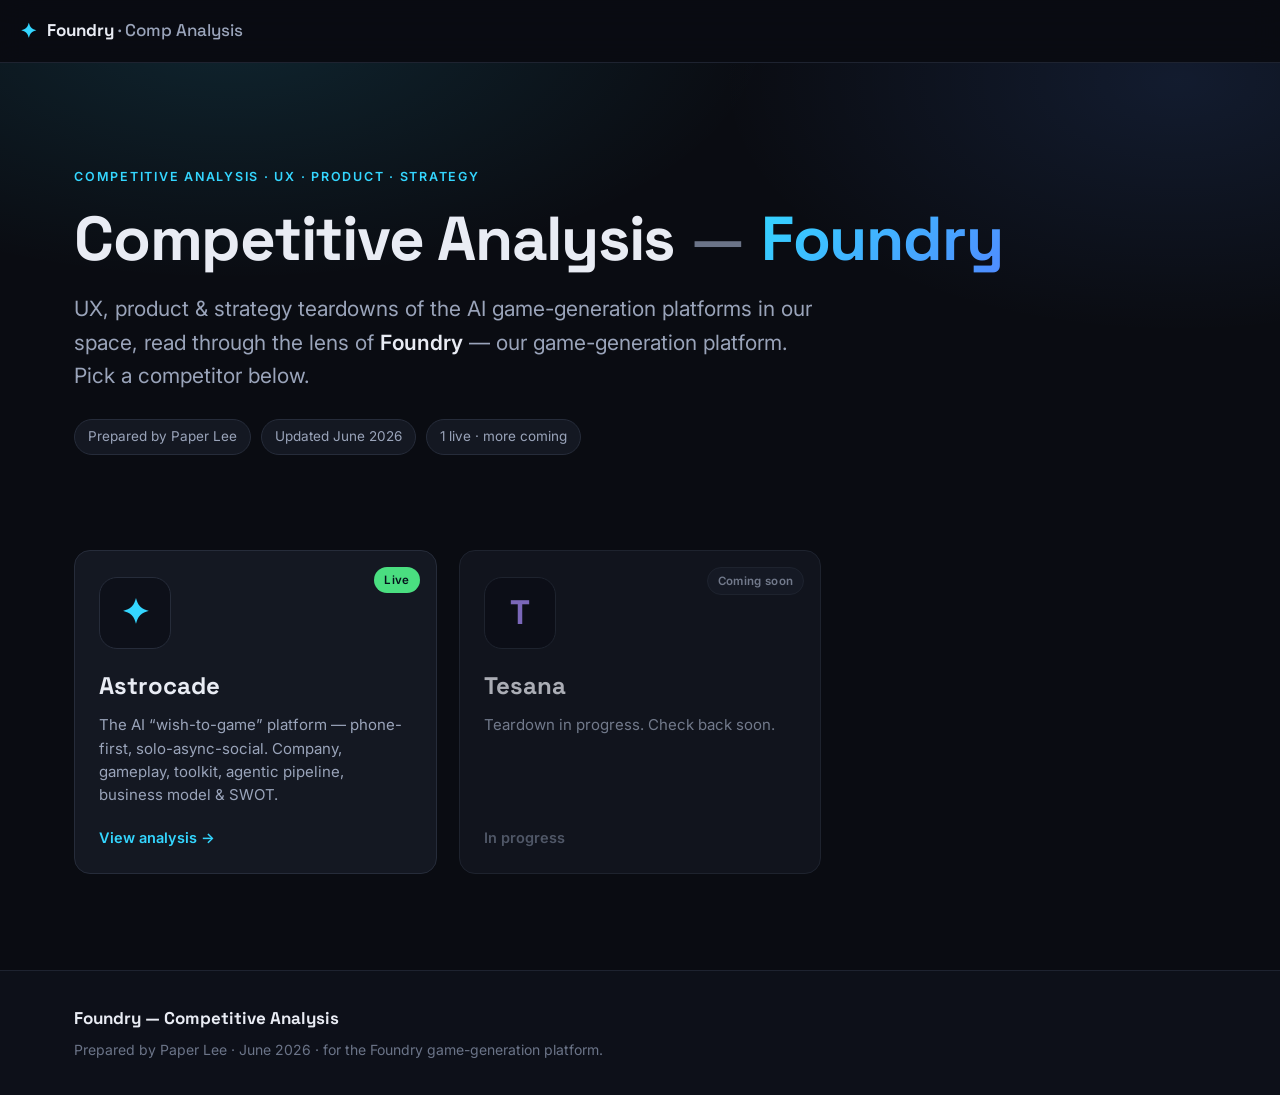
==== commit e026c168: "Restructure into multi-competitor parent site with landing page Move the Astrocade teardown under /a" ====
--- a/index.html
+++ b/index.html
@@ -3,11 +3,11 @@
 <head>
 <meta charset="UTF-8" />
 <meta name="viewport" content="width=device-width, initial-scale=1.0" />
-<title>Competitive Analysis — Astrocade | UX &amp; Strategy Teardown</title>
-<meta name="description" content="A UX, product and strategy teardown of Astrocade — the AI 'wish-to-game' platform — analysed for the Weekend / Crucible TV-gaming thesis." />
+<title>Foundry — Competitive Analysis</title>
+<meta name="description" content="Competitive analyses of AI game-generation platforms, prepared for the Foundry game-generation platform." />
 <meta name="author" content="Paper Lee" />
-<meta property="og:title" content="Competitive Analysis — Astrocade" />
-<meta property="og:description" content="AI 'wish-to-game' platform — UX, product & strategy teardown for a TV-first, voice-first, local-multiplayer platform." />
+<meta property="og:title" content="Foundry — Competitive Analysis" />
+<meta property="og:description" content="UX, product & strategy teardowns of AI game-generation platforms, for the Foundry game-generation platform." />
 <meta property="og:type" content="website" />
 <link rel="preconnect" href="https://fonts.googleapis.com" />
 <link rel="preconnect" href="https://fonts.gstatic.com" crossorigin />
@@ -15,27 +15,14 @@
 <link rel="stylesheet" href="styles.css" />
 </head>
 <body>
-<a class="skip-link" href="#company">Skip to content</a>
+<a class="skip-link" href="#analyses">Skip to content</a>
 
-<header class="topbar" id="top">
+<header class="topbar">
   <div class="topbar__inner">
-    <a class="brand" href="#top">
+    <a class="brand" href="./">
       <span class="brand__star" aria-hidden="true">✦</span>
-      <span class="brand__text">Astrocade <em>· Comp Analysis</em></span>
+      <span class="brand__text">Foundry <em>· Comp Analysis</em></span>
     </a>
-    <nav class="nav" aria-label="Sections">
-      <a href="#company">Company</a>
-      <a href="#gameplay">Gameplay</a>
-      <a href="#toolkit">Toolkit</a>
-      <a href="#agentic">Agentic AI</a>
-      <a href="#social">Social</a>
-      <a href="#business">Business</a>
-      <a href="#swot">SWOT</a>
-      <a href="#user-stories">User stories</a>
-      <a href="#implications">Implications</a>
-    </nav>
-    <a class="cta" href="https://www.figma.com/board/QFfTuIiUQlZmPU6tD0SqIo/Comp-Analysis" target="_blank" rel="noopener">Open FigJam ↗</a>
-    <button class="navtoggle" aria-label="Toggle navigation" aria-expanded="false">☰</button>
   </div>
 </header>
 
@@ -43,363 +30,58 @@
 <section class="hero">
   <div class="wrap">
     <p class="eyebrow">Competitive analysis · UX · product · strategy</p>
-    <h1>Competitive Analysis<span class="hero__dash">—</span><span class="hero__name">Astrocade</span></h1>
-    <p class="hero__lead">The AI <strong>“wish-to-game”</strong> platform, taken apart and read through the lens of the
-      <strong>Weekend / Crucible</strong> thesis: TV-first, voice-first, local-multiplayer game nights.</p>
+    <h1>Competitive Analysis<span class="hero__dash">—</span><span class="hero__name">Foundry</span></h1>
+    <p class="hero__lead">UX, product &amp; strategy teardowns of the AI game-generation platforms in our space,
+      read through the lens of <strong>Foundry</strong> — our game-generation platform. Pick a competitor below.</p>
     <ul class="meta-chips">
       <li>Prepared by Paper Lee</li>
-      <li>June 2026</li>
-      <li>Source: astrocade.com + a live signed-in Studio walkthrough</li>
+      <li>Updated June 2026</li>
+      <li>1 live · more coming</li>
     </ul>
-
-    <div class="kpis">
-      <div class="kpi"><span class="kpi__num">5M</span><span class="kpi__lab">Monthly active users<br>(~8 months post-launch)</span></div>
-      <div class="kpi"><span class="kpi__num">140M</span><span class="kpi__lab">Game plays per month</span></div>
-      <div class="kpi"><span class="kpi__num">75K+</span><span class="kpi__lab">Games created by users</span></div>
-      <div class="kpi"><span class="kpi__num">80</span><span class="kpi__lab">Countries with creators</span></div>
-      <div class="kpi"><span class="kpi__num">$56M</span><span class="kpi__lab">Raised — Sea (A) + Sequoia (B)</span></div>
-    </div>
-
-    <div class="tldr">
-      <h2>Snapshot — what Astrocade is</h2>
-      <p>Astrocade is a generative-AI “wish-to-game” platform: you describe an idea in a chat, an AI host
-        (“Astra”) proposes a named concept, then a team of AI agents builds a playable, shareable casual game
-        in ~10 minutes — no code, no art skills. It pairs this with a genre-organised, TikTok/Instagram-style
-        feed where games are discovered, played and remixed, backed by a real creator back-office
-        (My&nbsp;Games, Analytics, Comments). Critically for us, it is <strong>phone-first and solo-async-social:
-        no TV mode, no couch / local multiplayer, no voice</strong> — exactly the space the Weekend / Crucible
-        thesis targets.</p>
-    </div>
   </div>
 </section>
 
+<!-- ANALYSES -->
 <main>
+<section id="analyses" class="section">
+  <div class="wrap">
+    <ul class="tiles">
 
-<!-- 1 · COMPANY -->
-<section id="company" class="section">
-  <div class="wrap">
-    <header class="section__head">
-      <span class="section__num">01</span>
-      <h2>Company, Market &amp; Funding</h2>
-      <p class="section__lede">Who is behind Astrocade, how much they have raised, and who they think the customer really is.</p>
-    </header>
-    <div class="cards cards--4">
-      <article class="card">
-        <h3>Founders &amp; team</h3>
-        <p>Brothers Amir Sadeghian (CEO, Stanford PhD, founding AI director at unicorn Aibee) and Ali Sadeghian (CTO, ex-Google Research). Stanford’s Fei-Fei Li is co-founder &amp; AI strategist. The team blends frontier-AI researchers with game-industry veterans — not traditional game studios.</p>
-      </article>
-      <article class="card">
-        <h3>Funding &amp; investors</h3>
-        <p>$56M across Series A (led by Sea / Forrest Li) and Series B (led by Sequoia Capital). Strategic money from Google, Nvidia, LG Ventures, Dentsu Ventures. Angels include Eric Schmidt, John Riccitiello (ex-EA &amp; Unity CEO), Tencent’s Martin Lau and Jerry Yang.</p>
-      </article>
-      <article class="card">
-        <h3>Traction</h3>
-        <p>~5M monthly active users and ~140M game plays per month within ~8 months of launch. 75K+ games created across 80 countries. Growth is the headline metric investors are buying.</p>
-      </article>
-      <article class="card">
-        <h3>Positioning &amp; market</h3>
-        <p>Tagline “Everyone has a game in them.” It explicitly competes with Instagram / TikTok for attention, <strong>not</strong> with Roblox. Surprise core segment: women 20–40, not teen boys. Framed as casual entertainment plus a YouTube-style creator economy.</p>
-      </article>
-    </div>
+      <li>
+        <a class="tile" href="astrocade/">
+          <span class="tile__badge tile__badge--live">Live</span>
+          <span class="tile__logo" aria-hidden="true">
+            <span class="tile__mark tile__mark--astrocade">✦</span>
+          </span>
+          <span class="tile__name">Astrocade</span>
+          <span class="tile__desc">The AI “wish-to-game” platform — phone-first, solo-async-social. Company, gameplay, toolkit, agentic pipeline, business model &amp; SWOT.</span>
+          <span class="tile__go">View analysis →</span>
+        </a>
+      </li>
+
+      <li>
+        <div class="tile tile--soon" aria-disabled="true">
+          <span class="tile__badge tile__badge--soon">Coming soon</span>
+          <span class="tile__logo" aria-hidden="true">
+            <span class="tile__mark tile__mark--tesana">T</span>
+          </span>
+          <span class="tile__name">Tesana</span>
+          <span class="tile__desc">Teardown in progress. Check back soon.</span>
+          <span class="tile__go tile__go--muted">In progress</span>
+        </div>
+      </li>
+
+    </ul>
   </div>
 </section>
-
-<!-- 2 · GAMEPLAY -->
-<section id="gameplay" class="section section--alt">
-  <div class="wrap">
-    <header class="section__head">
-      <span class="section__num">02</span>
-      <h2>Gameplay Platform</h2>
-      <p class="section__lede">The games themselves and how people actually play them.</p>
-    </header>
-    <div class="cards cards--4">
-      <article class="card"><h3>Game types</h3><p>Casual, bite-size 2D / 2.5D mini-games: endless runners, arcade, racing, puzzle, quiz, simple shooters and storytelling games. Fun but shallow and short-session by design — not immersive 3D worlds or long-form titles.</p></article>
-      <article class="card"><h3>How it’s played</h3><p>Plays instantly in the browser and in iOS / Android apps. Portrait, one-hand, touch-first. No console / TV target, no gamepad support, no local couch co-op.</p></article>
-      <article class="card"><h3>Discovery feed</h3><p>The signed-in home is a genre-organised gallery — rails like Players’ Choice, Trending and Recommended For You, plus Platformer, Rhythm, Chess, Horror and Educational. Each tile shows play count + creator handle.</p></article>
-      <article class="card"><h3>Session &amp; retention loop</h3><p>Built as an attention product (“a fun way to spend time”). Loop: play → like / follow → remix → create. Founders even cite a wellbeing KPI: “When someone leaves Astrocade, are they happy?”</p></article>
-    </div>
-    <div class="figs figs--2">
-      <figure class="fig"><img src="assets/img/landing.png" alt="Astrocade marketing landing page" loading="lazy" /><figcaption>The marketing landing — “Create games with AI, instantly” over a carousel of community-made games.</figcaption></figure>
-      <figure class="fig"><img src="assets/img/gallery.png" alt="Astrocade signed-in game gallery feed" loading="lazy" /><figcaption>The real discovery surface: a genre-organised gallery of portrait, phone-first tiles with play counts and creator handles.</figcaption></figure>
-    </div>
-  </div>
-</section>
-
-<!-- 3 · TOOLKIT -->
-<section id="toolkit" class="section">
-  <div class="wrap">
-    <header class="section__head">
-      <span class="section__num">03</span>
-      <h2>Game-Creation Toolkit &amp; Tools UX</h2>
-      <p class="section__lede">The creator-facing tooling: going from blank page to a published game — captured live in the signed-in Studio.</p>
-    </header>
-    <div class="cards cards--4">
-      <article class="card"><h3>Entry: “Tap to wish”</h3><p>The Studio opens on a single prompt — “What game would you like to create?” — one multiline box plus an “Inspire Me” idea generator. Zero-config and chat-like. Left rail: Create, Earn, Game Jam, Learn, Opportunities, Community.</p></article>
-      <article class="card"><h3>Per-game custom edit mode</h3><p>Each game gets its own “Game Settings” panel generated for <em>its</em> mechanics. For our racing game that meant Players, Race Length, Asteroid Density, Power-up Frequency and Boost Drain Rate sliders, with Simple / Advanced modes — plus a model picker (“Fast Model”).</p></article>
-      <article class="card"><h3>Iterate by chat</h3><p>Creation is a chat. After you wish, Astra proposes a named concept (title, pitch, features) to accept or refine. Post-build you keep describing changes in plain language and the agents re-generate art, UI, mechanics and sound. Remixing is a first-class start.</p></article>
-      <article class="card"><h3>Docs = “Astropedia”</h3><p>Learning lives in a lightweight Notion guide (“Astropedia”: Visual Guide, Tips &amp; Tricks, Performance) plus YouTube tutorials and an “Astro Academy” bootcamp. Official docs are thin — a known weakness.</p></article>
-    </div>
-
-    <div class="figs figs--2">
-      <figure class="fig"><img src="assets/img/studio-entry.png" alt="Astrocade Studio entry screen" loading="lazy" /><figcaption>Studio entry: one “Tap to wish…” box + an “Inspire Me” generator.</figcaption></figure>
-      <figure class="fig"><img src="assets/img/learn.png" alt="Astropedia learn hub" loading="lazy" /><figcaption>“Astropedia” — the Learn hub is a lightweight embedded Notion guide.</figcaption></figure>
-    </div>
-
-    <h3 class="subhead">Beyond creation — a real creator back-office</h3>
-    <div class="figs figs--2">
-      <figure class="fig"><img src="assets/img/my-games.png" alt="My Games dashboard" loading="lazy" /><figcaption>My Games — Total / Published on Feed / In Review / Drafts. Games move Draft → In Review (moderation) → Published.</figcaption></figure>
-      <figure class="fig"><img src="assets/img/analytics.png" alt="Creator analytics dashboard" loading="lazy" /><figcaption>Analytics — Total &amp; “Significant” plays, median / P75 play duration, 7- &amp; 30-day ranges, and a top-games leaderboard.</figcaption></figure>
-    </div>
-
-    <h3 class="subhead">The finished editor — a custom edit mode generated for <em>this</em> game</h3>
-    <figure class="fig fig--hero">
-      <img src="assets/img/editor.png" alt="Astrocade in-editor view with live preview and auto-generated game settings" loading="lazy" />
-      <figcaption>Left: chat where Astra delivers the game and suggests edits in plain language. Centre: a live portrait phone preview (Start Race / Replay). Right: auto-generated Game Settings sliders that map directly to this game’s mechanics — not a generic editor.</figcaption>
-    </figure>
-
-    <div class="callouts callouts--2">
-      <aside class="callout callout--dev">
-        <p class="callout__kick">◆ Developer favourite — live in-editor preview</p>
-        <h4>Edit on the go</h4>
-        <ul>
-          <li>The game runs <strong>right inside the editor</strong> (centre pane) — beside the chat and the settings.</li>
-          <li>Edit → see it instantly: no separate build, export or device step. The change-and-check loop is seconds, not minutes.</li>
-          <li>“On-the-go” iteration: nudge a slider or re-prompt, replay in the same screen, repeat.</li>
-          <li class="callout__weekend">For Weekend / Crucible → keep a live preview, but make it the TV view with phones as controllers, so creators playtest the real couch experience while editing.</li>
-        </ul>
-      </aside>
-      <aside class="callout callout--key">
-        <p class="callout__kick">★ Key feature — auto-generated game settings</p>
-        <h4>Why this is a big deal for game designers</h4>
-        <ul>
-          <li>It auto-detects the <strong>right tuning knobs for that specific mechanic</strong> and exposes them as live sliders.</li>
-          <li>Balancing &amp; tuning is the slow, skilled heart of game design — this hands non-coders a no-code balancing surface.</li>
-          <li>Sliders are an instant tweak-and-playtest loop, versus the ~10-minute regenerate loop.</li>
-          <li>Net effect: each generated game becomes a <strong>parametric system</strong>, separating one-time generation from ongoing tuning.</li>
-          <li class="callout__weekend">For Weekend / Crucible → borrow “auto-derived tuning knobs”, but make them voice-adjustable and tweakable live on the TV during game night.</li>
-        </ul>
-      </aside>
-    </div>
-
-    <h3 class="subhead">Game info is editable any time — reframe the pitch after launch</h3>
-    <div class="split">
-      <figure class="fig"><img src="assets/img/edit-info.png" alt="Edit Game Info dialog" loading="lazy" /><figcaption>From the game-title dropdown → “Edit Game Info”: editable Title (≤50 chars) and Description / pitch (≤200 chars) with a thumbnail, plus an Allow-Remixing toggle and Delete Game.</figcaption></figure>
-      <aside class="callout callout--info">
-        <p class="callout__kick">◆ Creator tip — editable metadata</p>
-        <h4>Editable game info = reframe your pitch any time</h4>
-        <ul>
-          <li>Title and the description / pitch stay editable long after creation — change the hook <strong>without rebuilding or regenerating</strong> the game.</li>
-          <li>Decouples positioning from the build: iterate the “store listing” like an app-store entry to lift feed click-through.</li>
-          <li>Pairs with Analytics: spot an underperformer → rewrite the title / pitch → recover plays.</li>
-          <li class="callout__weekend">For Weekend / Crucible → treat each game’s pitch as living metadata creators can revise (even by voice), so discoverability keeps improving post-launch.</li>
-        </ul>
-      </aside>
-    </div>
-  </div>
-</section>
-
-<!-- 4 · AGENTIC -->
-<section id="agentic" class="section section--alt">
-  <div class="wrap">
-    <header class="section__head">
-      <span class="section__num">04</span>
-      <h2>Agentic AI Creation UX</h2>
-      <p class="section__lede">Astrocade’s signature: not one model but a team of specialised AI agents. This is the real “wish → playable game” pipeline.</p>
-    </header>
-
-    <ol class="flow">
-      <li class="flow__step"><span class="flow__n">1</span><h4>Wish</h4><p>Type an idea, tap “Inspire Me”, or attach a reference image.</p></li>
-      <li class="flow__step"><span class="flow__n">2</span><h4>Concept proposal</h4><p>Astra replies with a <strong>named</strong> concept — title, pitch &amp; feature bullets. Refine by chat, or hit “Create”.</p></li>
-      <li class="flow__step flow__step--accent"><span class="flow__n">3</span><h4>Agents build in parallel</h4><p>Visual · UI · Gameplay · Audio generate the assets &amp; code together.</p></li>
-      <li class="flow__step"><span class="flow__n">4</span><h4>“Granting your wish” (~10 min)</h4><p>A live countdown + “while you wait” cards, then the editor opens.</p></li>
-      <li class="flow__step"><span class="flow__n">5</span><h4>Edit, publish, play</h4><p>Game Settings + chat tweaks → Publish → review → genre feed; earn &amp; remix.</p></li>
-    </ol>
-
-    <div class="cards cards--4">
-      <article class="card card--agent"><h3>Visual agent</h3><p>Generates art, animation, sprites and visual effects — the entire look of the game — from your description.</p></article>
-      <article class="card card--agent"><h3>UI agent</h3><p>Designs the in-game interface, HUD and controls so the generated game is actually playable and intuitive.</p></article>
-      <article class="card card--agent"><h3>Gameplay agent</h3><p>Builds and tunes the mechanics, rules, difficulty curve and overall “game feel”.</p></article>
-      <article class="card card--agent"><h3>Audio + “Astra” orchestrator</h3><p>Music and SFX are auto-generated; the mascot “Astra” drives AI brainstorming and coordinates the agent team.</p></article>
-    </div>
-
-    <div class="figs figs--2">
-      <figure class="fig"><img src="assets/img/concept.png" alt="Astra concept proposal step" loading="lazy" /><figcaption>Step 2 — Astra proposes a named concept (“Astro-Racers”) with a pitch and feature bullets; you refine by chat or hit Create.</figcaption></figure>
-      <figure class="fig"><img src="assets/img/generating.png" alt="Granting your wish generation screen" loading="lazy" /><figcaption>Step 4 — “Granting your wish”: a ~10-minute countdown with “while you wait” cards while agents build.</figcaption></figure>
-    </div>
-  </div>
-</section>
-
-<!-- 5 · SOCIAL -->
-<section id="social" class="section">
-  <div class="wrap">
-    <header class="section__head">
-      <span class="section__num">05</span>
-      <h2>Social Factors</h2>
-      <p class="section__lede">Community, identity and the loops that make creation social.</p>
-    </header>
-    <div class="cards cards--4">
-      <article class="card"><h3>Creator profiles</h3><p>Profiles act as creator portfolios with followers and a body of work. Identity is creator-first — closer to YouTube / TikTok creators than to gamer gamertags.</p></article>
-      <article class="card"><h3>Remix culture</h3><p>Any game can be a remix seed. Building on others’ games is encouraged as the default on-ramp, compounding content and giving newcomers a fast start.</p></article>
-      <article class="card"><h3>Community is off-platform</h3><p>The “Community” link points to Discord, not an in-app social graph. Discord is where feedback, tips and creator support actually happen.</p></article>
-      <article class="card"><h3>Events: Game Jams</h3><p>Bi-weekly Game Jams (run on itch.io) with prizes, featured spotlights and cross-channel promotion. Events drive a creation cadence and surface breakout creators.</p></article>
-    </div>
-  </div>
-</section>
-
-<!-- 6 · BUSINESS -->
-<section id="business" class="section section--alt">
-  <div class="wrap">
-    <header class="section__head">
-      <span class="section__num">06</span>
-      <h2>Business Model &amp; Creator Economy</h2>
-      <p class="section__lede">How the platform and its creators make money.</p>
-    </header>
-    <div class="cards cards--4">
-      <article class="card"><h3>How creators earn</h3><p>Performance-based payouts tied to plays (YouTube-style), not a flat rev-share. “Last year creators earned $50K+”, and top creators reportedly make “thousands a month.”</p></article>
-      <article class="card"><h3>Qualification gate</h3><p>To unlock monetization: 100K significant plays (cited as 100K in 30 days) AND 3+ published games. A clear, gamified threshold that doubles as a retention and quality bar.</p></article>
-      <article class="card"><h3>$10M creator fund</h3><p>Astrocade is putting $10M into creator funds to seed payouts and attract talent early — a land-grab for creators before competitors scale.</p></article>
-      <article class="card"><h3>Platform monetization</h3><p>Revenue via ads, in-app-purchase splits and subscriptions, taking a cut of creator earnings. Big caveat: every prompt fires large GPU / compute spend — high marginal cost is the core business risk.</p></article>
-    </div>
-    <div class="figs figs--2">
-      <figure class="fig"><img src="assets/img/earn.png" alt="Earn on Astrocade page" loading="lazy" /><figcaption>Earn page: monetization gate = 100K plays + 3 published games, plus Game Jam / Discord / Astro Academy growth paths.</figcaption></figure>
-      <figure class="fig"><img src="assets/img/creators.png" alt="Astrocade for creators page" loading="lazy" /><figcaption>Creators page: “Make games. Build an audience. Earn money.” — note the portrait, phone-first game frames.</figcaption></figure>
-    </div>
-  </div>
-</section>
-
-<!-- 7 · SWOT -->
-<section id="swot" class="section">
-  <div class="wrap">
-    <header class="section__head">
-      <span class="section__num">07</span>
-      <h2>Strengths &amp; Weaknesses</h2>
-      <p class="section__lede">What Astrocade does genuinely well, and where it is exposed.</p>
-    </header>
-    <div class="swot">
-      <div class="swot__col swot__col--pos">
-        <h3>Strengths</h3>
-        <ul>
-          <li>Fastest path from idea to a playable game — minutes, no code or art skills</li>
-          <li>Built-in distribution: a discovery feed + ~5M MAU means instant audience</li>
-          <li>Agentic, per-game adaptive editor lowers the skill ceiling dramatically</li>
-          <li>Strong creator-economy hooks: $10M fund, bi-weekly jams, real payouts</li>
-          <li>Elite team &amp; capital — Sequoia, Google, Nvidia, Fei-Fei Li</li>
-          <li>Remix + “Inspire Me” defeat the blank-page problem</li>
-        </ul>
-      </div>
-      <div class="swot__col swot__col--neg">
-        <h3>Weaknesses</h3>
-        <ul>
-          <li>Platform lock-in: no export to the App Store, Steam or the open web</li>
-          <li>AI output is unpredictable; quality swings with the prompt</li>
-          <li>Games are shallow and short-session; no 3D or long-form depth</li>
-          <li>~10-minute generation wait per game — real latency &amp; compute cost</li>
-          <li>Thin official docs; learning leans on YouTube and Discord</li>
-          <li>Phone-only: no TV, no couch co-op, no voice interaction</li>
-        </ul>
-      </div>
-    </div>
-  </div>
-</section>
-
-<!-- 8 · USER STORIES -->
-<section id="user-stories" class="section section--alt">
-  <div class="wrap">
-    <header class="section__head">
-      <span class="section__num">08</span>
-      <h2>User Stories &amp; Jobs-to-be-Done</h2>
-      <p class="section__lede">Read backwards from the features we actually used — the stories Astrocade’s tooling is built to fulfil, by persona.</p>
-    </header>
-
-    <div class="banner banner--northstar">
-      <p class="callout__kick">★ North-star job-to-be-done</p>
-      <h3>Turn an idea into a playable game in one sitting</h3>
-      <p>“As someone with a game idea but no coding or art skills, I want to turn that idea into a real, playable, shareable game in one sitting — so that I can be a ‘game creator’ without becoming a developer.” The deeper job: <strong>collapse the consumer → creator gap so the audience itself becomes the content engine.</strong></p>
-    </div>
-
-    <div class="cards cards--5">
-      <article class="card card--persona"><h3>1 · Aspiring creator <span>(non-coder)</span></h3><ul>
-        <li>As a non-technical creator, I want to describe a game in plain language and get something playable, so creating needs a sentence — not code.</li>
-        <li>As someone with blank-page anxiety, I want a named concept proposed first, so I can refine rather than start from nothing.</li>
-        <li>As an impatient first-timer, I want reassurance while it builds, so a ~10-min wait doesn’t make me quit.</li>
-      </ul></article>
-      <article class="card card--persona"><h3>2 · Tuner / designer</h3><ul>
-        <li>As a non-coder, I want my game’s meaningful knobs as sliders, so I can balance difficulty &amp; feel myself.</li>
-        <li>As someone iterating on fun, I want instant tweak-and-playtest, so I skip the slow regenerate loop.</li>
-        <li>As I improve, I want a Simple → Advanced path, so the tool scales with my skill.</li>
-      </ul></article>
-      <article class="card card--persona"><h3>3 · Marketer of their game</h3><ul>
-        <li>As a creator, I want my title &amp; pitch editable forever, so I can re-frame the hook without rebuilding.</li>
-        <li>As a creator in a feed, I want to iterate my “listing” like an app, so I lift click-through &amp; discoverability.</li>
-      </ul></article>
-      <article class="card card--persona"><h3>4 · Aspiring earner</h3><ul>
-        <li>As a creator, I want a clear, gamified path to getting paid, so I know what to chase (plays + games).</li>
-        <li>As a data-minded creator, I want analytics on plays &amp; retention, so I double down on what works.</li>
-        <li>As an ambitious creator, I want jams &amp; community, so I get distribution, deadlines &amp; motivation.</li>
-      </ul></article>
-      <article class="card card--persona"><h3>5 · Player → creator</h3><ul>
-        <li>As a player, I want an endless feed of instant games, so the platform is “a fun way to spend time.”</li>
-        <li>As a player who likes a game, I want to remix it, so consuming naturally tips me into creating.</li>
-      </ul></article>
-    </div>
-
-    <div class="split split--even">
-      <aside class="callout callout--info callout--tall">
-        <p class="callout__kick">◆ Strategic read</p>
-        <h4>What the tool is really optimising for</h4>
-        <p>Astrocade’s real job isn’t “make a game” — it’s to <strong>collapse the consumer → creator gap</strong> so the audience itself becomes the content engine. The tooling optimises for three things: <em>time-to-first-playable</em>, the <em>confidence to keep going</em>, and a <em>reason to come back and earn</em>. That’s a creator-economy / social-media playbook (YouTube, TikTok) — not a game-engine playbook (Unity, Roblox Studio). The craft shifts from building to prompting, tuning and pitching.</p>
-      </aside>
-      <aside class="callout callout--anti callout--tall">
-        <p class="callout__kick">★ The anti-stories — what Astrocade deliberately doesn’t serve</p>
-        <h4>The unmet stories = the Weekend / Crucible opening</h4>
-        <ul>
-          <li>“…so my friends and I can play together in the same room, on the TV.” <span class="arrow">→</span> couch / local multiplayer (game night)</li>
-          <li>“…so I can create and play hands-free, just by talking.” <span class="arrow">→</span> voice-first interaction</li>
-          <li>“…so I can build a deeper game I truly own and take anywhere.” <span class="arrow">→</span> depth + real ownership / portability</li>
-        </ul>
-        <p class="callout__punch">These three absences are precisely the user stories Weekend / Crucible is built to own.</p>
-      </aside>
-    </div>
-  </div>
-</section>
-
-<!-- 9 · IMPLICATIONS -->
-<section id="implications" class="section section--finale">
-  <div class="wrap">
-    <header class="section__head">
-      <span class="section__num">09</span>
-      <h2>Implications &amp; Opportunities for Weekend / Crucible</h2>
-      <p class="section__lede">So what? Where Astrocade’s shape leaves room for a TV-first, voice-first, local-multiplayer platform.</p>
-    </header>
-    <div class="cards cards--4">
-      <article class="card card--imp"><h3>Our whitespace</h3><p>Astrocade is phone-first and solo-async-social. TV gaming, couch / local multiplayer (game night) and voice-first interaction are exactly what it does NOT do. That is a category to own — not a feature war on their turf.</p></article>
-      <article class="card card--imp"><h3>Differentiators to own</h3><p>Voice-first creation &amp; play (vs their text prompt). The TV as the shared screen with phones as controllers. Designed-for-together, in-the-room multiplayer. “Game night” occasions instead of solo feed-scrolling.</p></article>
-      <article class="card card--imp"><h3>Plays worth borrowing</h3><p>Wish-to-game simplicity + “Inspire Me.” Per-game adaptive edit mode. Live in-editor preview. Editable post-launch metadata. Remix-as-onramp. A creator economy with a clear gate + seed fund. Bi-weekly jams for cadence.</p></article>
-      <article class="card card--imp"><h3>Risks to avoid</h3><p>Don’t inherit platform lock-in — allow real ownership / export where possible. Budget for per-generation compute cost early. Don’t ship shallow one-offs; depth &amp; replayability suit couch play. Invest in real docs &amp; onboarding.</p></article>
-    </div>
-  </div>
-</section>
-
 </main>
 
 <footer class="footer">
   <div class="wrap">
-    <p class="footer__title">Competitive Analysis — Astrocade</p>
-    <p class="footer__meta">Prepared by Paper Lee · June 2026 · for the Weekend / Crucible TV-gaming platform.</p>
-    <p class="footer__links">
-      <a href="https://www.figma.com/board/QFfTuIiUQlZmPU6tD0SqIo/Comp-Analysis" target="_blank" rel="noopener">Source FigJam board ↗</a>
-      <span>·</span>
-      <a href="https://www.astrocade.com" target="_blank" rel="noopener">astrocade.com ↗</a>
-    </p>
+    <p class="footer__title">Foundry — Competitive Analysis</p>
+    <p class="footer__meta">Prepared by Paper Lee · June 2026 · for the Foundry game-generation platform.</p>
   </div>
 </footer>
 
-<!-- Lightbox -->
-<div class="lightbox" id="lightbox" hidden>
-  <button class="lightbox__close" aria-label="Close">✕</button>
-  <img src="" alt="" class="lightbox__img" />
-</div>
-
-<script src="script.js"></script>
 </body>
 </html>
--- a/styles.css
+++ b/styles.css
@@ -1,6 +1,7 @@
 /* ============================================================
-   Competitive Analysis — Astrocade
-   Static showcase site · responsive · GitHub Pages
+   Foundry — Competitive Analysis · landing / index
+   Static parent page · responsive · GitHub Pages
+   Shares the dark theme + type system of the per-competitor pages.
    ============================================================ */
 
 :root {
@@ -19,13 +20,8 @@
   --grad: linear-gradient(135deg, #34d6ff 0%, #4f8cff 100%);
 
   --gold: #f2c14e;
-  --gold-dim: #d9a61a;
   --violet: #a78bfa;
-  --violet-deep: #8b5cf6;
   --green: #4ade80;
-  --green-deep: #22c55e;
-  --pink: #f472b6;
-  --red: #fb7185;
 
   --maxw: 1180px;
   --radius: 16px;
@@ -38,6 +34,9 @@
 html { scroll-behavior: smooth; scroll-padding-top: 84px; -webkit-text-size-adjust: 100%; }
 body {
   margin: 0;
+  min-height: 100vh;
+  display: flex;
+  flex-direction: column;
   font-family: 'Inter', system-ui, -apple-system, sans-serif;
   background: var(--bg);
   color: var(--text);
@@ -48,7 +47,8 @@
 }
 img { max-width: 100%; display: block; }
 a { color: var(--cyan); text-decoration: none; }
-h1, h2, h3, h4 { font-family: 'Space Grotesk', system-ui, sans-serif; line-height: 1.15; font-weight: 700; }
+h1, h2, h3 { font-family: 'Space Grotesk', system-ui, sans-serif; line-height: 1.15; font-weight: 700; }
+main { flex: 1; }
 
 .wrap { max-width: var(--maxw); margin: 0 auto; padding: 0 24px; }
 
@@ -72,243 +72,97 @@
 .brand { display: flex; align-items: center; gap: 10px; color: var(--text); font-weight: 700; font-family: 'Space Grotesk', sans-serif; white-space: nowrap; }
 .brand__star { color: var(--cyan); font-size: 1.2em; }
 .brand__text em { color: var(--muted); font-style: normal; font-weight: 500; }
-.nav { display: flex; gap: 4px; margin-left: auto; flex-wrap: wrap; }
-.nav a {
-  color: var(--muted); font-size: 14px; font-weight: 500; padding: 7px 11px; border-radius: 8px;
-  transition: color .15s var(--ease), background .15s var(--ease); white-space: nowrap;
-}
-.nav a:hover, .nav a.is-active { color: var(--text); background: var(--surface-2); }
-.cta {
-  margin-left: 8px; background: var(--grad); color: #04121c; font-weight: 600; font-size: 14px;
-  padding: 9px 16px; border-radius: 999px; white-space: nowrap; transition: transform .15s var(--ease), box-shadow .15s var(--ease);
-}
-.cta:hover { transform: translateY(-1px); box-shadow: 0 8px 22px -8px rgba(52,214,255,.5); }
-.navtoggle { display: none; margin-left: auto; background: none; border: 1px solid var(--border); color: var(--text); font-size: 20px; width: 42px; height: 42px; border-radius: 10px; cursor: pointer; }
 
 /* ---------- Hero ---------- */
 .hero {
-  position: relative; padding: clamp(48px, 9vw, 110px) 0 clamp(40px, 6vw, 70px);
+  position: relative;
+  padding: clamp(48px, 9vw, 104px) 0 clamp(28px, 4vw, 44px);
   background:
-    radial-gradient(60% 80% at 15% -10%, rgba(79,140,255,.20), transparent 60%),
-    radial-gradient(50% 70% at 92% 0%, rgba(52,214,255,.16), transparent 55%),
-    var(--bg);
-  border-bottom: 1px solid var(--border-soft);
-  overflow: hidden;
+    radial-gradient(900px 420px at 18% -8%, rgba(52,214,255,.12), transparent 60%),
+    radial-gradient(760px 420px at 92% 4%, rgba(79,140,255,.12), transparent 60%);
 }
-.eyebrow { color: var(--cyan); font-weight: 600; letter-spacing: .12em; text-transform: uppercase; font-size: 13px; margin: 0 0 14px; }
+.eyebrow {
+  text-transform: uppercase; letter-spacing: .14em; font-size: 12.5px; font-weight: 600;
+  color: var(--cyan); margin: 0 0 16px;
+}
 .hero h1 {
-  font-size: clamp(38px, 8vw, 84px); margin: 0 0 22px; letter-spacing: -.02em; line-height: 1.02;
-  display: flex; flex-wrap: wrap; align-items: baseline; gap: 0 18px;
+  margin: 0 0 18px; font-size: clamp(34px, 6vw, 62px); letter-spacing: -.02em;
+  display: flex; flex-wrap: wrap; align-items: baseline; gap: 0 16px;
 }
 .hero__dash { color: var(--faint); font-weight: 500; }
-.hero__name { background: var(--grad); -webkit-background-clip: text; background-clip: text; color: transparent; }
-.hero__lead { font-size: clamp(18px, 2.4vw, 23px); color: #cfd6e6; max-width: 760px; margin: 0 0 24px; }
-.hero__lead strong { color: #fff; }
-.meta-chips { list-style: none; display: flex; flex-wrap: wrap; gap: 10px; padding: 0; margin: 0 0 40px; }
-.meta-chips li { font-size: 13px; color: var(--muted); background: var(--surface); border: 1px solid var(--border-soft); padding: 6px 13px; border-radius: 999px; }
-
-.kpis {
-  display: grid; grid-template-columns: repeat(5, 1fr); gap: 14px; margin-bottom: 36px;
+.hero__name {
+  background: var(--grad); -webkit-background-clip: text; background-clip: text; color: transparent;
 }
-.kpi {
-  background: var(--surface); border: 1px solid var(--border-soft); border-radius: var(--radius-sm);
-  padding: 22px 16px; text-align: center;
-}
-.kpi__num { display: block; font-family: 'Space Grotesk', sans-serif; font-weight: 700; font-size: clamp(28px, 4vw, 40px); background: var(--grad); -webkit-background-clip: text; background-clip: text; color: transparent; line-height: 1; }
-.kpi__lab { display: block; margin-top: 10px; font-size: 13px; color: var(--muted); }
-
-.tldr {
-  background: var(--surface); border: 1px solid var(--border); border-left: 4px solid var(--cyan);
-  border-radius: var(--radius); padding: 26px 30px;
-}
-.tldr h2 { font-size: 20px; margin: 0 0 12px; }
-.tldr p { margin: 0; color: #cfd6e6; }
-.tldr strong { color: #fff; }
-
-/* ---------- Sections ---------- */
-.section { padding: clamp(54px, 8vw, 96px) 0; }
-.section--alt { background: var(--bg-alt); }
-.section--finale {
-  background:
-    radial-gradient(70% 90% at 85% 110%, rgba(242,193,78,.12), transparent 60%),
-    var(--bg-alt);
-  border-top: 1px solid var(--border-soft);
-}
-.section__head { max-width: 820px; margin-bottom: 40px; }
-.section__num {
-  display: inline-block; font-family: 'Space Grotesk', sans-serif; font-weight: 700; font-size: 14px;
-  color: var(--cyan); letter-spacing: .1em; border: 1px solid rgba(52,214,255,.3); border-radius: 999px; padding: 3px 12px; margin-bottom: 16px;
-}
-.section__head h2 { font-size: clamp(27px, 4.4vw, 44px); margin: 0 0 14px; letter-spacing: -.015em; }
-.section__lede { font-size: clamp(16px, 2vw, 19px); color: var(--muted); margin: 0; }
-.subhead { font-size: clamp(19px, 2.6vw, 25px); margin: 56px 0 22px; color: var(--text); }
-.subhead em { color: var(--cyan); font-style: italic; }
-
-/* ---------- Cards ---------- */
-.cards { display: grid; gap: 18px; }
-.cards--4 { grid-template-columns: repeat(4, 1fr); }
-.cards--5 { grid-template-columns: repeat(5, 1fr); }
-.card {
-  background: var(--surface); border: 1px solid var(--border-soft); border-radius: var(--radius);
-  padding: 24px; transition: transform .18s var(--ease), border-color .18s var(--ease);
-}
-.card:hover { transform: translateY(-3px); border-color: var(--border); }
-.card h3 { font-size: 18px; margin: 0 0 10px; }
-.card p { margin: 0; font-size: 15px; color: var(--muted); }
-.card em { color: #cfd6e6; font-style: italic; }
-.card strong { color: #fff; }
-.card--agent { border-top: 3px solid var(--violet-deep); }
-.card--agent h3 { color: var(--violet); }
-.card--imp { border-top: 3px solid var(--gold-dim); }
-.card--imp h3 { color: var(--gold); }
-.card--persona h3 { font-size: 16px; color: var(--cyan); }
-.card--persona h3 span { color: var(--muted); font-weight: 500; }
-.card--persona ul { margin: 12px 0 0; padding-left: 18px; }
-.card--persona li { font-size: 13.5px; color: var(--muted); margin-bottom: 9px; }
-
-/* ---------- Figures ---------- */
-.figs { display: grid; gap: 22px; margin-top: 30px; }
-.figs--2 { grid-template-columns: repeat(2, 1fr); }
-.fig {
-  margin: 0; background: var(--surface); border: 1px solid var(--border-soft); border-radius: var(--radius);
-  overflow: hidden;
-}
-.fig img { width: 100%; cursor: zoom-in; transition: opacity .15s var(--ease); background: #05070c; }
-.fig img:hover { opacity: .92; }
-.fig figcaption { padding: 14px 18px; font-size: 13.5px; color: var(--muted); border-top: 1px solid var(--border-soft); }
-.fig--hero { margin-top: 22px; border-color: var(--violet-deep); box-shadow: var(--shadow); }
-.fig--hero figcaption { color: #cfd6e6; }
-
-.split { display: grid; grid-template-columns: 1.1fr .9fr; gap: 22px; align-items: stretch; margin-top: 24px; }
-.split--even { grid-template-columns: 1fr 1fr; }
-.split .fig { align-self: start; }
-
-/* ---------- Callouts ---------- */
-.callouts { display: grid; gap: 20px; margin-top: 24px; }
-.callouts--2 { grid-template-columns: 1fr 1fr; }
-.callout {
-  border-radius: var(--radius); padding: 24px 26px; border: 1px solid var(--border);
-  background: var(--surface);
-}
-.callout__kick { font-size: 12.5px; font-weight: 600; letter-spacing: .06em; text-transform: uppercase; margin: 0 0 8px; }
-.callout h4 { font-size: 20px; margin: 0 0 14px; }
-.callout ul { margin: 0; padding-left: 20px; }
-.callout li { font-size: 14.5px; color: var(--muted); margin-bottom: 10px; }
-.callout p { font-size: 15px; color: var(--muted); margin: 0; }
-.callout strong { color: #fff; }
-.callout em { color: #cfd6e6; font-style: italic; }
-.callout__weekend { color: var(--text) !important; font-weight: 500; }
-
-.callout--key { background: rgba(242,193,78,.07); border-color: rgba(242,193,78,.4); border-left: 4px solid var(--gold); }
-.callout--key .callout__kick, .callout--key .callout__weekend { color: var(--gold); }
-.callout--dev { background: rgba(74,222,128,.06); border-color: rgba(74,222,128,.38); border-left: 4px solid var(--green); }
-.callout--dev .callout__kick, .callout--dev .callout__weekend { color: var(--green); }
-.callout--info { background: rgba(79,140,255,.07); border-color: rgba(79,140,255,.4); border-left: 4px solid var(--blue); }
-.callout--info .callout__kick, .callout--info .callout__weekend { color: var(--cyan); }
-.callout--anti { background: rgba(242,193,78,.07); border-color: rgba(242,193,78,.42); border-left: 4px solid var(--gold); }
-.callout--anti .callout__kick { color: var(--gold); }
-.callout--anti ul { list-style: none; padding: 0; margin: 6px 0 0; }
-.callout--anti li { color: var(--text); margin-bottom: 14px; font-size: 15px; }
-.callout--anti .arrow { color: var(--gold); font-weight: 700; margin: 0 6px; }
-.callout__punch { margin-top: 16px !important; color: var(--gold) !important; font-weight: 600; }
-.callout--tall { display: flex; flex-direction: column; justify-content: center; }
-
-/* ---------- Banner (north-star) ---------- */
-.banner--northstar {
-  background: linear-gradient(135deg, rgba(139,92,246,.14), rgba(79,140,255,.08));
-  border: 1px solid rgba(167,139,250,.4); border-left: 4px solid var(--violet-deep);
-  border-radius: var(--radius); padding: 28px 32px; margin-bottom: 30px;
-}
-.banner--northstar .callout__kick { color: var(--violet); }
-.banner--northstar h3 { font-size: clamp(22px, 3vw, 30px); margin: 0 0 14px; }
-.banner--northstar p { margin: 0; color: #cfd6e6; font-size: 16px; }
-.banner--northstar strong { color: #fff; }
-
-/* ---------- Flow stepper ---------- */
-.flow { list-style: none; padding: 0; margin: 0 0 36px; display: grid; grid-template-columns: repeat(5, 1fr); gap: 14px; counter-reset: none; }
-.flow__step {
-  position: relative; background: var(--surface); border: 1px solid var(--border-soft);
-  border-radius: var(--radius-sm); padding: 22px 18px;
-}
-.flow__step--accent { border-color: rgba(167,139,250,.5); background: rgba(139,92,246,.08); }
-.flow__n {
-  display: inline-flex; align-items: center; justify-content: center; width: 34px; height: 34px; border-radius: 50%;
-  background: var(--grad); color: #04121c; font-weight: 700; font-family: 'Space Grotesk', sans-serif; margin-bottom: 14px;
-}
-.flow__step--accent .flow__n { background: linear-gradient(135deg, var(--violet), var(--violet-deep)); color: #fff; }
-.flow__step h4 { font-size: 16px; margin: 0 0 8px; }
-.flow__step p { margin: 0; font-size: 13.5px; color: var(--muted); }
-.flow__step:not(:last-child)::after {
-  content: "→"; position: absolute; right: -12px; top: 50%; transform: translateY(-50%);
-  color: var(--faint); font-size: 18px; z-index: 2;
+.hero__lead { font-size: clamp(17px, 2.1vw, 21px); color: var(--muted); max-width: 760px; margin: 0 0 26px; }
+.hero__lead strong { color: var(--text); font-weight: 600; }
+.meta-chips { list-style: none; display: flex; flex-wrap: wrap; gap: 10px; padding: 0; margin: 0; }
+.meta-chips li {
+  font-size: 13.5px; color: var(--muted); background: var(--surface);
+  border: 1px solid var(--border); padding: 6px 13px; border-radius: 999px;
 }
 
-/* ---------- SWOT ---------- */
-.swot { display: grid; grid-template-columns: 1fr 1fr; gap: 22px; }
-.swot__col { border-radius: var(--radius); padding: 28px 30px; border: 1px solid var(--border); }
-.swot__col h3 { font-size: 22px; margin: 0 0 16px; }
-.swot__col ul { margin: 0; padding-left: 22px; }
-.swot__col li { margin-bottom: 12px; color: #cfd6e6; }
-.swot__col--pos { background: rgba(74,222,128,.06); border-color: rgba(74,222,128,.35); }
-.swot__col--pos h3 { color: var(--green); }
-.swot__col--pos li::marker { color: var(--green); }
-.swot__col--neg { background: rgba(251,113,133,.06); border-color: rgba(251,113,133,.35); }
-.swot__col--neg h3 { color: var(--red); }
-.swot__col--neg li::marker { color: var(--red); }
+/* ---------- Section ---------- */
+.section { padding: clamp(28px, 4vw, 52px) 0 clamp(56px, 8vw, 96px); }
+
+/* ---------- Tiles ---------- */
+.tiles {
+  list-style: none; padding: 0; margin: 0;
+  display: grid; gap: 22px;
+  grid-template-columns: repeat(auto-fill, minmax(300px, 1fr));
+}
+.tile {
+  position: relative;
+  display: flex; flex-direction: column;
+  height: 100%;
+  padding: 26px 24px 24px;
+  background: var(--surface);
+  border: 1px solid var(--border);
+  border-radius: var(--radius);
+  color: var(--text);
+  transition: transform .18s var(--ease), border-color .18s var(--ease), box-shadow .18s var(--ease);
+}
+a.tile:hover {
+  transform: translateY(-3px);
+  border-color: var(--cyan);
+  box-shadow: var(--shadow);
+}
+.tile--soon { opacity: .72; cursor: default; }
+
+.tile__badge {
+  position: absolute; top: 16px; right: 16px;
+  font-size: 11.5px; font-weight: 600; letter-spacing: .03em;
+  padding: 4px 10px; border-radius: 999px;
+}
+.tile__badge--live { color: #04121c; background: var(--green); }
+.tile__badge--soon { color: var(--muted); background: var(--surface-2); border: 1px solid var(--border); }
+
+.tile__logo {
+  display: flex; align-items: center; justify-content: center;
+  width: 72px; height: 72px; margin-bottom: 18px;
+  border-radius: 18px;
+  background: var(--bg-alt);
+  border: 1px solid var(--border);
+}
+.tile__mark { font-family: 'Space Grotesk', sans-serif; font-weight: 700; font-size: 34px; line-height: 1; }
+.tile__mark--astrocade { color: var(--cyan); }
+.tile__mark--tesana { color: var(--violet); }
+
+.tile__name { font-family: 'Space Grotesk', sans-serif; font-size: 24px; font-weight: 700; margin-bottom: 8px; }
+.tile__desc { color: var(--muted); font-size: 15px; line-height: 1.55; margin-bottom: 20px; }
+.tile__go { margin-top: auto; font-weight: 600; font-size: 14.5px; color: var(--cyan); }
+.tile__go--muted { color: var(--faint); }
 
 /* ---------- Footer ---------- */
-.footer { border-top: 1px solid var(--border-soft); padding: 48px 0; background: var(--bg); }
-.footer__title { font-family: 'Space Grotesk', sans-serif; font-weight: 700; font-size: 18px; margin: 0 0 6px; }
-.footer__meta { color: var(--muted); font-size: 14px; margin: 0 0 14px; }
-.footer__links a { font-size: 14px; }
-.footer__links span { color: var(--faint); margin: 0 8px; }
+.footer {
+  border-top: 1px solid var(--border-soft);
+  padding: 34px 0;
+  background: var(--bg-alt);
+}
+.footer__title { font-family: 'Space Grotesk', sans-serif; font-weight: 700; margin: 0 0 6px; }
+.footer__meta { color: var(--faint); font-size: 14px; margin: 0; }
 
-/* ---------- Lightbox ---------- */
-.lightbox {
-  position: fixed; inset: 0; z-index: 300; background: rgba(4,6,12,.92);
-  display: flex; align-items: center; justify-content: center; padding: 4vw; backdrop-filter: blur(6px);
+/* ---------- Responsive ---------- */
+@media (max-width: 560px) {
+  body { font-size: 16px; }
+  .tiles { grid-template-columns: 1fr; }
 }
-.lightbox[hidden] { display: none; }
-.lightbox__img { max-width: 100%; max-height: 92vh; border-radius: 10px; box-shadow: 0 20px 80px -20px #000; }
-.lightbox__close { position: absolute; top: 20px; right: 24px; background: var(--surface); color: var(--text); border: 1px solid var(--border); width: 46px; height: 46px; border-radius: 50%; font-size: 20px; cursor: pointer; }
-
-/* ============================================================
-   Responsive
-   ============================================================ */
-@media (max-width: 1080px) {
-  .cards--4 { grid-template-columns: repeat(2, 1fr); }
-  .cards--5 { grid-template-columns: repeat(2, 1fr); }
-  .flow { grid-template-columns: repeat(2, 1fr); }
-  .flow__step::after { display: none; }
-  .kpis { grid-template-columns: repeat(3, 1fr); }
-}
-
-@media (max-width: 860px) {
-  .nav, .cta { display: none; }
-  .navtoggle { display: block; }
-  .topbar.is-open .nav {
-    display: flex; flex-direction: column; gap: 2px; position: absolute; top: 62px; left: 0; right: 0;
-    background: rgba(10,12,18,.98); border-bottom: 1px solid var(--border); padding: 12px 16px;
-  }
-  .topbar.is-open .nav a { padding: 12px; font-size: 15px; }
-  .topbar.is-open .cta { display: inline-block; position: absolute; top: 14px; right: 64px; }
-}
-
-@media (max-width: 720px) {
-  body { font-size: 16px; }
-  .split, .split--even, .callouts--2, .figs--2, .swot { grid-template-columns: 1fr; }
-  .kpis { grid-template-columns: repeat(2, 1fr); }
-  .cards--4, .cards--5 { grid-template-columns: 1fr; }
-  .flow { grid-template-columns: 1fr; }
-  .tldr, .swot__col, .callout, .banner--northstar { padding: 22px; }
-  .wrap { padding: 0 18px; }
-}
-
-@media (max-width: 420px) {
-  .kpis { grid-template-columns: 1fr 1fr; }
-  .meta-chips li { font-size: 12px; }
-}
-
-@media (prefers-reduced-motion: reduce) {
-  * { scroll-behavior: auto !important; transition: none !important; }
-}
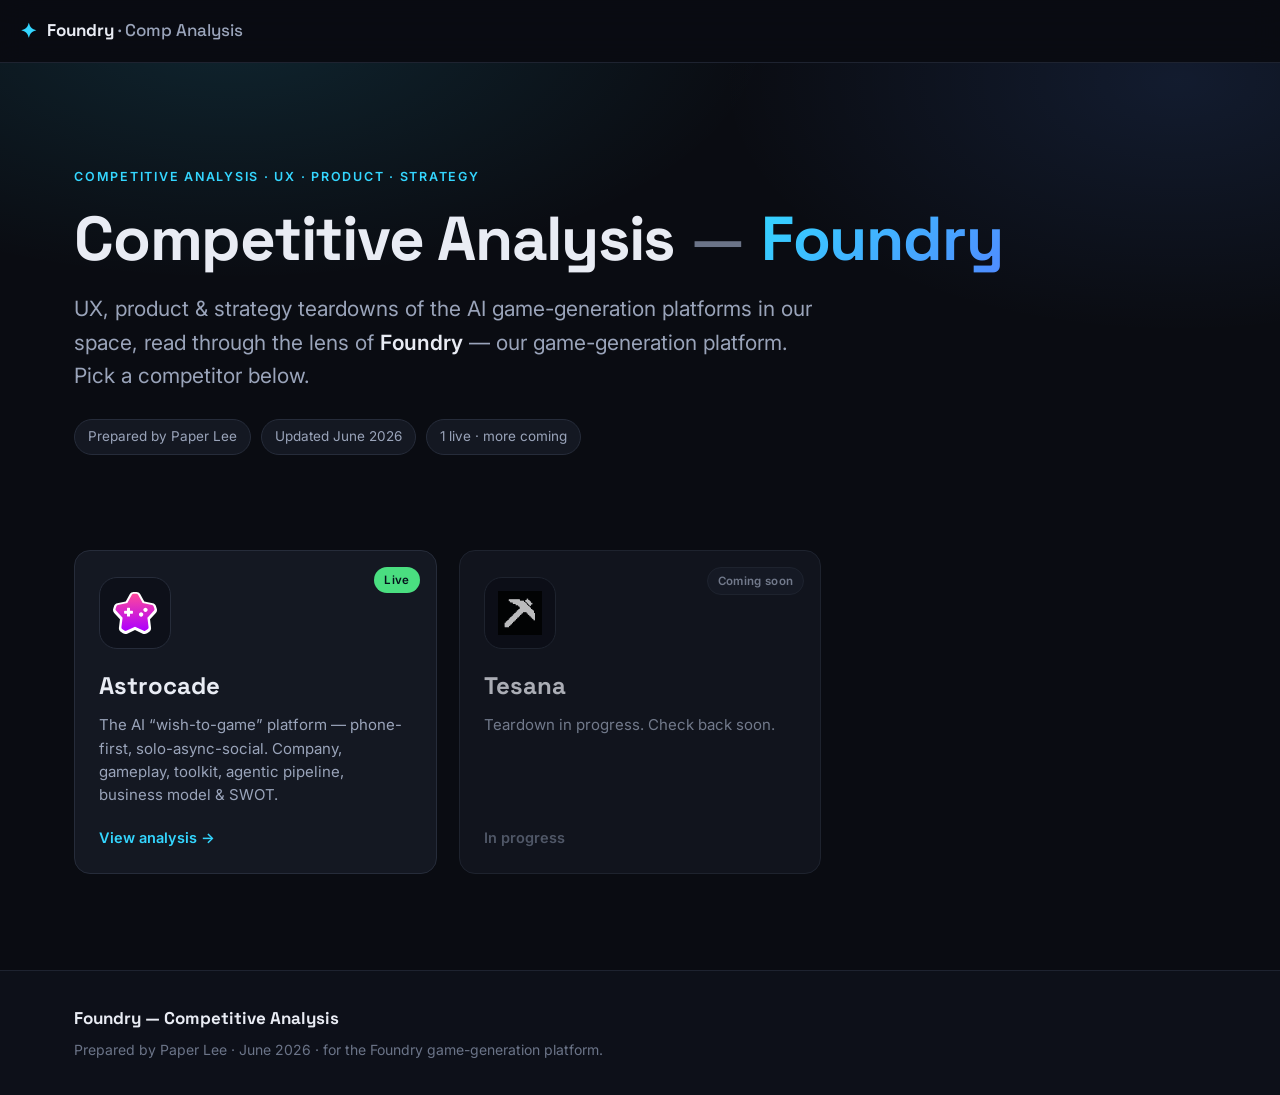
==== commit 413bc714: "Use real competitor logos on landing tiles Replace the placeholder glyphs with Astrocade's star-badg" ====
--- a/index.html
+++ b/index.html
@@ -50,8 +50,8 @@
       <li>
         <a class="tile" href="astrocade/">
           <span class="tile__badge tile__badge--live">Live</span>
-          <span class="tile__logo" aria-hidden="true">
-            <span class="tile__mark tile__mark--astrocade">✦</span>
+          <span class="tile__logo">
+            <img src="assets/logos/astrocade.svg" alt="Astrocade logo" width="44" height="44" />
           </span>
           <span class="tile__name">Astrocade</span>
           <span class="tile__desc">The AI “wish-to-game” platform — phone-first, solo-async-social. Company, gameplay, toolkit, agentic pipeline, business model &amp; SWOT.</span>
@@ -62,8 +62,8 @@
       <li>
         <div class="tile tile--soon" aria-disabled="true">
           <span class="tile__badge tile__badge--soon">Coming soon</span>
-          <span class="tile__logo" aria-hidden="true">
-            <span class="tile__mark tile__mark--tesana">T</span>
+          <span class="tile__logo">
+            <img class="tile__logo-img--invert" src="assets/logos/tesana.png" alt="Tesana logo" width="44" height="44" />
           </span>
           <span class="tile__name">Tesana</span>
           <span class="tile__desc">Teardown in progress. Check back soon.</span>
--- a/styles.css
+++ b/styles.css
@@ -143,9 +143,9 @@
   background: var(--bg-alt);
   border: 1px solid var(--border);
 }
-.tile__mark { font-family: 'Space Grotesk', sans-serif; font-weight: 700; font-size: 34px; line-height: 1; }
-.tile__mark--astrocade { color: var(--cyan); }
-.tile__mark--tesana { color: var(--violet); }
+.tile__logo img { width: 44px; height: 44px; object-fit: contain; }
+/* Tesana's mark ships as a black glyph on transparent — flip it white for the dark tile. */
+.tile__logo-img--invert { filter: invert(1) brightness(1.8); }
 
 .tile__name { font-family: 'Space Grotesk', sans-serif; font-size: 24px; font-weight: 700; margin-bottom: 8px; }
 .tile__desc { color: var(--muted); font-size: 15px; line-height: 1.55; margin-bottom: 20px; }
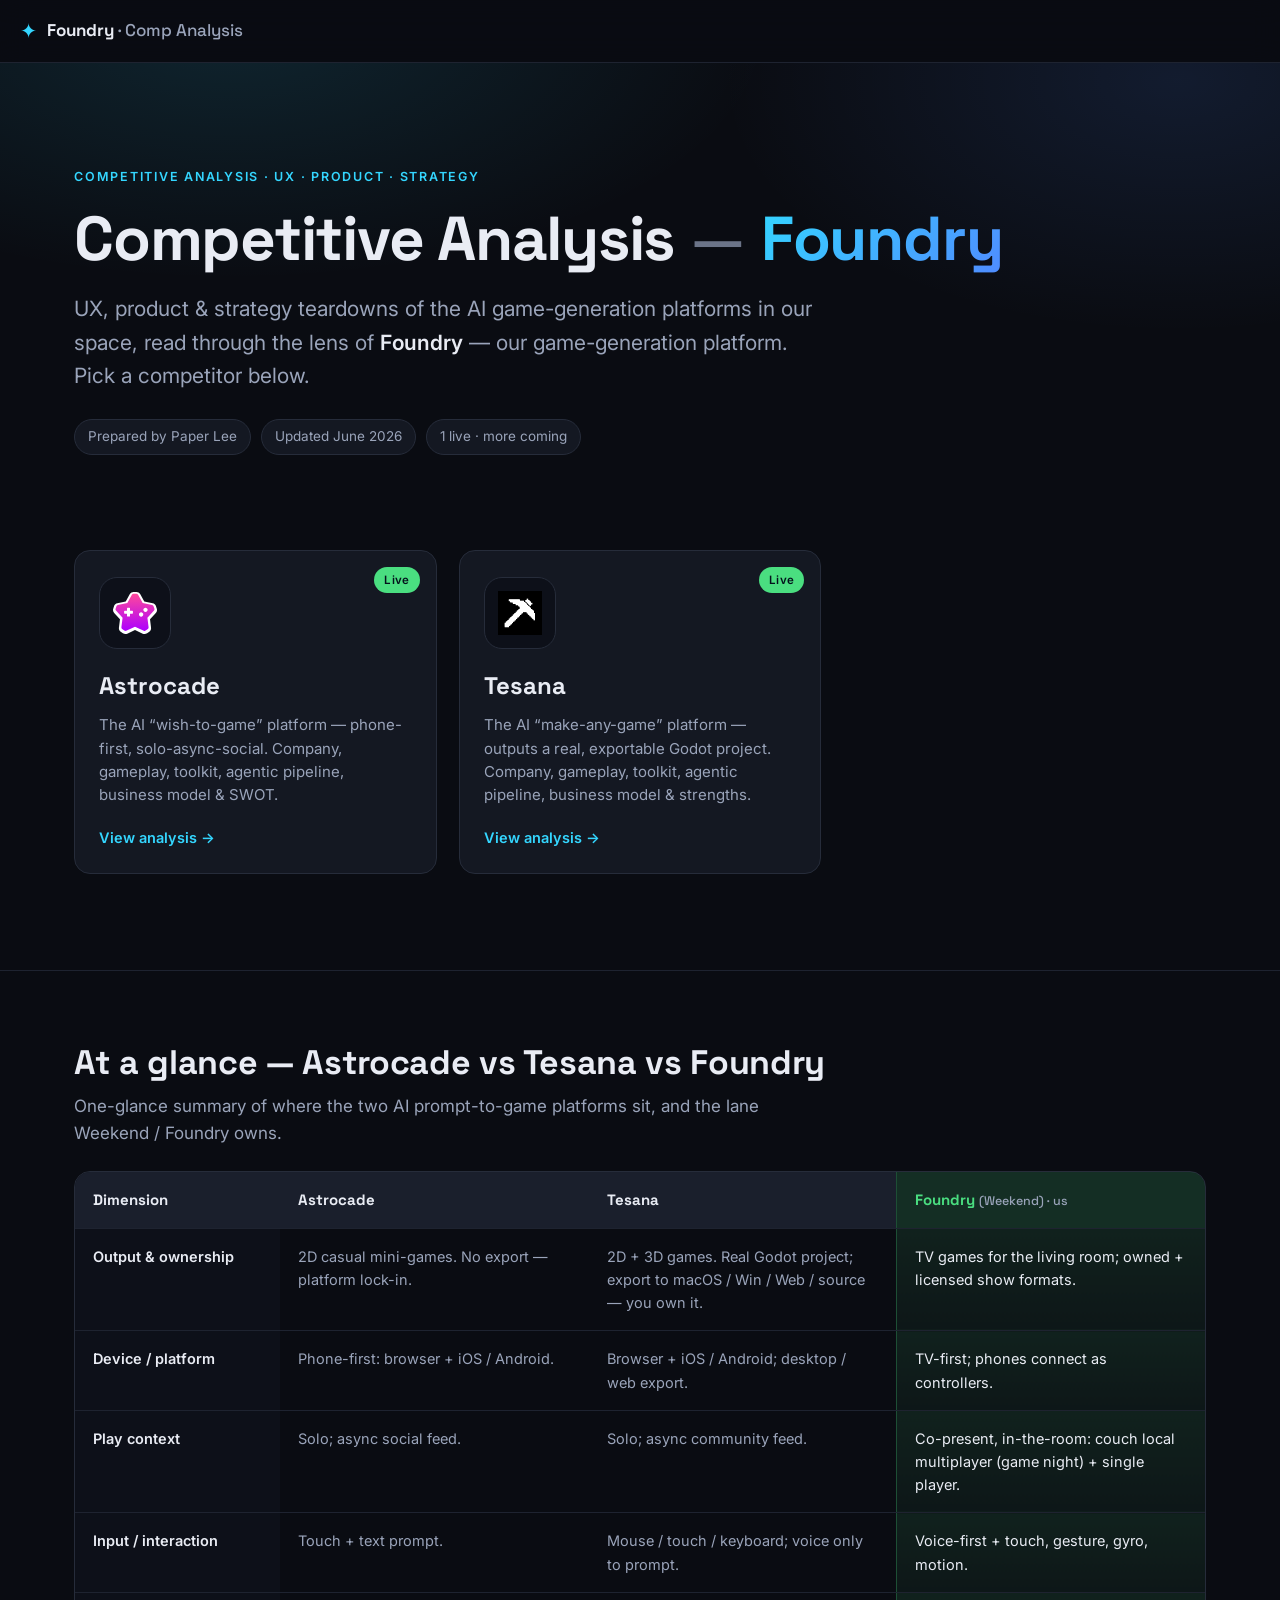
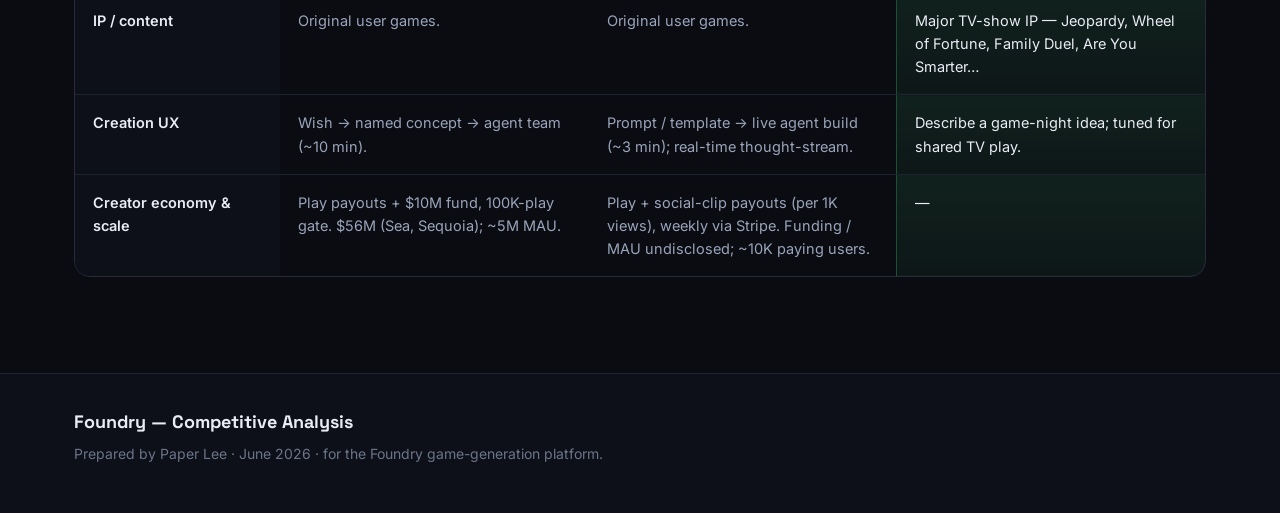
==== commit 238b2eaa: "Add Tesana report, 3-way comparison, and a centralized design system - New Tesana teardown at /tesan" ====
--- a/index.html
+++ b/index.html
@@ -12,7 +12,9 @@
 <link rel="preconnect" href="https://fonts.googleapis.com" />
 <link rel="preconnect" href="https://fonts.gstatic.com" crossorigin />
 <link href="https://fonts.googleapis.com/css2?family=Inter:wght@400;500;600;700&family=Space+Grotesk:wght@500;600;700&display=swap" rel="stylesheet" />
-<link rel="stylesheet" href="styles.css" />
+<link rel="stylesheet" href="assets/css/tokens.css" />
+<link rel="stylesheet" href="assets/css/base.css" />
+<link rel="stylesheet" href="assets/css/landing.css" />
 </head>
 <body>
 <a class="skip-link" href="#analyses">Skip to content</a>
@@ -60,18 +62,85 @@
       </li>
 
       <li>
-        <div class="tile tile--soon" aria-disabled="true">
-          <span class="tile__badge tile__badge--soon">Coming soon</span>
+        <a class="tile" href="tesana/">
+          <span class="tile__badge tile__badge--live">Live</span>
           <span class="tile__logo">
             <img class="tile__logo-img--invert" src="assets/logos/tesana.png" alt="Tesana logo" width="44" height="44" />
           </span>
           <span class="tile__name">Tesana</span>
-          <span class="tile__desc">Teardown in progress. Check back soon.</span>
-          <span class="tile__go tile__go--muted">In progress</span>
-        </div>
+          <span class="tile__desc">The AI “make-any-game” platform — outputs a real, exportable Godot project. Company, gameplay, toolkit, agentic pipeline, business model &amp; strengths.</span>
+          <span class="tile__go">View analysis →</span>
+        </a>
       </li>
 
     </ul>
+  </div>
+</section>
+
+<!-- AT A GLANCE — 3-WAY COMPARISON -->
+<section id="compare" class="section section--compare">
+  <div class="wrap">
+    <header class="compare__head">
+      <h2>At a glance — Astrocade vs Tesana vs Foundry</h2>
+      <p>One-glance summary of where the two AI prompt-to-game platforms sit, and the lane Weekend / Foundry owns.</p>
+    </header>
+
+    <div class="cmp-scroll" role="region" aria-label="Three-way comparison table" tabindex="0">
+      <table class="cmp">
+        <thead>
+          <tr>
+            <th scope="col">Dimension</th>
+            <th scope="col">Astrocade</th>
+            <th scope="col">Tesana</th>
+            <th scope="col" class="cmp__us">Foundry <span>(Weekend) · us</span></th>
+          </tr>
+        </thead>
+        <tbody>
+          <tr>
+            <th scope="row">Output &amp; ownership</th>
+            <td>2D casual mini-games. No export — platform lock-in.</td>
+            <td>2D + 3D games. Real Godot project; export to macOS / Win / Web / source — you own it.</td>
+            <td class="cmp__us">TV games for the living room; owned + licensed show formats.</td>
+          </tr>
+          <tr>
+            <th scope="row">Device / platform</th>
+            <td>Phone-first: browser + iOS / Android.</td>
+            <td>Browser + iOS / Android; desktop / web export.</td>
+            <td class="cmp__us">TV-first; phones connect as controllers.</td>
+          </tr>
+          <tr>
+            <th scope="row">Play context</th>
+            <td>Solo; async social feed.</td>
+            <td>Solo; async community feed.</td>
+            <td class="cmp__us">Co-present, in-the-room: couch local multiplayer (game night) + single player.</td>
+          </tr>
+          <tr>
+            <th scope="row">Input / interaction</th>
+            <td>Touch + text prompt.</td>
+            <td>Mouse / touch / keyboard; voice only to prompt.</td>
+            <td class="cmp__us">Voice-first + touch, gesture, gyro, motion.</td>
+          </tr>
+          <tr>
+            <th scope="row">IP / content</th>
+            <td>Original user games.</td>
+            <td>Original user games.</td>
+            <td class="cmp__us">Major TV-show IP — Jeopardy, Wheel of Fortune, Family Duel, Are You Smarter…</td>
+          </tr>
+          <tr>
+            <th scope="row">Creation UX</th>
+            <td>Wish → named concept → agent team (~10 min).</td>
+            <td>Prompt / template → live agent build (~3 min); real-time thought-stream.</td>
+            <td class="cmp__us">Describe a game-night idea; tuned for shared TV play.</td>
+          </tr>
+          <tr>
+            <th scope="row">Creator economy &amp; scale</th>
+            <td>Play payouts + $10M fund, 100K-play gate. $56M (Sea, Sequoia); ~5M MAU.</td>
+            <td>Play + social-clip payouts (per 1K views), weekly via Stripe. Funding / MAU undisclosed; ~10K paying users.</td>
+            <td class="cmp__us">—</td>
+          </tr>
+        </tbody>
+      </table>
+    </div>
   </div>
 </section>
 </main>
--- a/assets/css/tokens.css
+++ b/assets/css/tokens.css
@@ -0,0 +1,54 @@
+/* ============================================================
+   Foundry — Competitive Analysis · Design Tokens
+   The single source of truth for colour, type, spacing, radius,
+   elevation and motion. Imported first by every page.
+   ============================================================ */
+
+:root {
+  /* --- Surfaces & ink (dark theme) --- */
+  --bg: #0a0c12;          /* page background */
+  --bg-alt: #0d1019;      /* alternating section / footer background */
+  --surface: #141822;     /* cards, chips, panels */
+  --surface-2: #1a1f2c;   /* raised / hovered surface, nav pill */
+  --border: #262c3a;      /* default border */
+  --border-soft: #1e2330; /* subtle hairline border */
+  --text: #e9ecf4;        /* primary text */
+  --muted: #9aa4ba;       /* secondary text */
+  --faint: #6b7488;       /* tertiary / disabled text */
+  --ink-strong: #ffffff;  /* emphasis text on dark (was inline #fff) */
+  --ink-lead: #cfd6e6;    /* lead / paragraph emphasis (was inline #cfd6e6) */
+  --on-accent: #04121c;   /* text on a bright accent fill */
+
+  /* --- Brand accents --- */
+  --cyan: #34d6ff;        /* primary accent */
+  --blue: #4f8cff;        /* secondary accent */
+  --grad: linear-gradient(135deg, #34d6ff 0%, #4f8cff 100%);
+
+  /* --- Semantic / category accents --- */
+  --gold: #f2c14e;        /* key features, implications */
+  --gold-dim: #d9a61a;
+  --violet: #a78bfa;      /* agentic AI, hero figures */
+  --violet-deep: #8b5cf6;
+  --green: #4ade80;       /* live, strengths, "our lane" */
+  --green-deep: #22c55e;
+  --pink: #f472b6;
+  --red: #fb7185;         /* weaknesses */
+
+  /* --- Layout --- */
+  --maxw: 1180px;         /* content column max-width */
+  --topbar-h: 62px;
+
+  /* --- Radius --- */
+  --radius: 16px;
+  --radius-sm: 12px;
+
+  /* --- Elevation --- */
+  --shadow: 0 10px 40px -12px rgba(0,0,0,.6);
+
+  /* --- Motion --- */
+  --ease: cubic-bezier(.4,0,.2,1);
+
+  /* --- Type families --- */
+  --font-sans: 'Inter', system-ui, -apple-system, sans-serif;
+  --font-display: 'Space Grotesk', system-ui, sans-serif;
+}
--- a/assets/css/base.css
+++ b/assets/css/base.css
@@ -0,0 +1,85 @@
+/* ============================================================
+   Foundry — Competitive Analysis · Base
+   Reset, typography, layout primitives and the chrome shared by
+   every page (topbar, hero atoms, lightbox). Import after tokens.css.
+   ============================================================ */
+
+* { box-sizing: border-box; }
+html { scroll-behavior: smooth; scroll-padding-top: calc(var(--topbar-h) + 22px); -webkit-text-size-adjust: 100%; }
+
+body {
+  margin: 0;
+  /* Sticky footer: body is a column, <main> grows to fill. */
+  min-height: 100vh;
+  display: flex;
+  flex-direction: column;
+  font-family: var(--font-sans);
+  background: var(--bg);
+  color: var(--text);
+  line-height: 1.6;
+  font-size: 17px;
+  -webkit-font-smoothing: antialiased;
+  overflow-x: hidden;
+}
+main { flex: 1; }
+
+img { max-width: 100%; display: block; }
+a { color: var(--cyan); text-decoration: none; }
+h1, h2, h3, h4 { font-family: var(--font-display); line-height: 1.15; font-weight: 700; }
+
+/* Content column */
+.wrap { max-width: var(--maxw); margin: 0 auto; padding: 0 24px; }
+
+/* Accessibility — skip to content */
+.skip-link {
+  position: absolute; left: -999px; top: 0; z-index: 200;
+  background: var(--cyan); color: var(--on-accent); padding: 10px 16px; border-radius: 0 0 8px 0; font-weight: 600;
+}
+.skip-link:focus { left: 0; }
+
+/* ---------- Top bar (shared chrome) ---------- */
+.topbar {
+  position: sticky; top: 0; z-index: 100;
+  background: rgba(10,12,18,.78);
+  backdrop-filter: blur(14px);
+  border-bottom: 1px solid var(--border-soft);
+}
+.topbar__inner {
+  max-width: 1320px; margin: 0 auto; padding: 0 20px;
+  display: flex; align-items: center; gap: 18px; height: var(--topbar-h);
+}
+.brand { display: flex; align-items: center; gap: 10px; color: var(--text); font-weight: 700; font-family: var(--font-display); white-space: nowrap; }
+.brand__star { color: var(--cyan); font-size: 1.2em; }
+.brand__text em { color: var(--muted); font-style: normal; font-weight: 500; }
+
+/* ---------- Hero atoms (shared; sizing lives in report.css / landing.css) ---------- */
+.eyebrow { color: var(--cyan); font-weight: 600; letter-spacing: .12em; text-transform: uppercase; font-size: 13px; margin: 0 0 14px; }
+.hero h1 { display: flex; flex-wrap: wrap; align-items: baseline; letter-spacing: -.02em; }
+.hero__dash { color: var(--faint); font-weight: 500; }
+.hero__name { background: var(--grad); -webkit-background-clip: text; background-clip: text; color: transparent; }
+.meta-chips { list-style: none; display: flex; flex-wrap: wrap; gap: 10px; padding: 0; margin: 0; }
+.meta-chips li { font-size: 13px; color: var(--muted); background: var(--surface); border: 1px solid var(--border-soft); padding: 6px 13px; border-radius: 999px; }
+
+/* ---------- Lightbox (shared; markup present on report pages) ---------- */
+.lightbox {
+  position: fixed; inset: 0; z-index: 300; background: rgba(4,6,12,.92);
+  display: flex; align-items: center; justify-content: center; padding: 4vw; backdrop-filter: blur(6px);
+}
+.lightbox[hidden] { display: none; }
+.lightbox__img { max-width: 100%; max-height: 92vh; border-radius: 10px; box-shadow: 0 20px 80px -20px #000; }
+.lightbox__close { position: absolute; top: 20px; right: 24px; background: var(--surface); color: var(--text); border: 1px solid var(--border); width: 46px; height: 46px; border-radius: 50%; font-size: 20px; cursor: pointer; }
+
+/* ---------- Footer atoms (container styled per page) ---------- */
+.footer__title { font-family: var(--font-display); font-weight: 700; font-size: 18px; margin: 0 0 6px; }
+.footer__meta { color: var(--muted); font-size: 14px; margin: 0 0 14px; }
+.footer__links a { font-size: 14px; }
+.footer__links span { color: var(--faint); margin: 0 8px; }
+
+/* ---------- Shared responsive + motion ---------- */
+@media (max-width: 720px) {
+  body { font-size: 16px; }
+  .wrap { padding: 0 18px; }
+}
+@media (prefers-reduced-motion: reduce) {
+  * { scroll-behavior: auto !important; transition: none !important; }
+}
--- a/assets/css/landing.css
+++ b/assets/css/landing.css
@@ -0,0 +1,84 @@
+/* ============================================================
+   Foundry — Competitive Analysis · Landing components
+   The parent index: competitor tiles + at-a-glance comparison.
+   Links: tokens.css → base.css → landing.css.
+   ============================================================ */
+
+/* ---------- Hero (landing scale — calmer than a report hero) ---------- */
+.hero {
+  position: relative;
+  padding: clamp(48px, 9vw, 104px) 0 clamp(28px, 4vw, 44px);
+  background:
+    radial-gradient(900px 420px at 18% -8%, rgba(52,214,255,.12), transparent 60%),
+    radial-gradient(760px 420px at 92% 4%, rgba(79,140,255,.12), transparent 60%);
+}
+.eyebrow { letter-spacing: .14em; font-size: 12.5px; margin: 0 0 16px; }
+.hero h1 { margin: 0 0 18px; font-size: clamp(34px, 6vw, 62px); gap: 0 16px; }
+.hero__lead { font-size: clamp(17px, 2.1vw, 21px); color: var(--muted); max-width: 760px; margin: 0 0 26px; }
+.hero__lead strong { color: var(--text); font-weight: 600; }
+.meta-chips li { font-size: 13.5px; background: var(--surface); border-color: var(--border); }
+
+/* ---------- Section (landing rhythm) ---------- */
+.section { padding: clamp(28px, 4vw, 52px) 0 clamp(56px, 8vw, 96px); }
+
+/* ---------- Competitor tiles ---------- */
+.tiles {
+  list-style: none; padding: 0; margin: 0;
+  display: grid; gap: 22px;
+  grid-template-columns: repeat(auto-fill, minmax(300px, 1fr));
+}
+.tile {
+  position: relative;
+  display: flex; flex-direction: column; height: 100%;
+  padding: 26px 24px 24px;
+  background: var(--surface); border: 1px solid var(--border); border-radius: var(--radius); color: var(--text);
+  transition: transform .18s var(--ease), border-color .18s var(--ease), box-shadow .18s var(--ease);
+}
+a.tile:hover { transform: translateY(-3px); border-color: var(--cyan); box-shadow: var(--shadow); }
+.tile--soon { opacity: .72; cursor: default; }
+
+.tile__badge { position: absolute; top: 16px; right: 16px; font-size: 11.5px; font-weight: 600; letter-spacing: .03em; padding: 4px 10px; border-radius: 999px; }
+.tile__badge--live { color: var(--on-accent); background: var(--green); }
+.tile__badge--soon { color: var(--muted); background: var(--surface-2); border: 1px solid var(--border); }
+
+.tile__logo { display: flex; align-items: center; justify-content: center; width: 72px; height: 72px; margin-bottom: 18px; border-radius: 18px; background: var(--bg-alt); border: 1px solid var(--border); }
+.tile__logo img { width: 44px; height: 44px; object-fit: contain; }
+/* A logo that ships as a dark glyph on transparent — flip it light for the dark tile. */
+.tile__logo-img--invert { filter: invert(1) brightness(1.8); }
+
+.tile__name { font-family: var(--font-display); font-size: 24px; font-weight: 700; margin-bottom: 8px; }
+.tile__desc { color: var(--muted); font-size: 15px; line-height: 1.55; margin-bottom: 20px; }
+.tile__go { margin-top: auto; font-weight: 600; font-size: 14.5px; color: var(--cyan); }
+.tile__go--muted { color: var(--faint); }
+
+/* ---------- At-a-glance comparison table ---------- */
+.section--compare { padding-top: 0; border-top: 1px solid var(--border-soft); }
+.compare__head { margin: clamp(40px, 6vw, 72px) 0 24px; }
+.compare__head h2 { font-size: clamp(24px, 3.4vw, 34px); letter-spacing: -.01em; margin: 0 0 10px; }
+.compare__head p { color: var(--muted); margin: 0; max-width: 760px; }
+
+.cmp-scroll { overflow-x: auto; border: 1px solid var(--border); border-radius: var(--radius); -webkit-overflow-scrolling: touch; }
+.cmp-scroll:focus-visible { outline: 2px solid var(--cyan); outline-offset: 2px; }
+.cmp { width: 100%; min-width: 720px; border-collapse: collapse; font-size: 14.5px; }
+.cmp th, .cmp td { text-align: left; padding: 16px 18px; vertical-align: top; border-bottom: 1px solid var(--border-soft); }
+.cmp thead th { font-family: var(--font-display); font-size: 15px; color: var(--text); background: var(--surface-2); position: sticky; top: 0; }
+.cmp tbody th { font-weight: 600; color: var(--text); width: 18%; background: var(--bg-alt); }
+.cmp td { color: var(--muted); width: 27%; }
+.cmp tbody tr:last-child th, .cmp tbody tr:last-child td { border-bottom: 0; }
+/* Foundry — our lane, highlighted down the whole column */
+.cmp .cmp__us {
+  color: var(--text);
+  background: linear-gradient(180deg, rgba(74,222,128,.10), rgba(74,222,128,.05));
+  border-left: 1px solid rgba(74,222,128,.32);
+}
+.cmp thead th.cmp__us { background: rgba(74,222,128,.16); color: var(--green); }
+.cmp thead th.cmp__us span { color: var(--muted); font-weight: 500; font-size: 12.5px; }
+
+/* ---------- Footer (landing) ---------- */
+.footer { border-top: 1px solid var(--border-soft); padding: 34px 0; background: var(--bg-alt); }
+.footer__meta { color: var(--faint); }
+
+/* ---------- Responsive ---------- */
+@media (max-width: 560px) {
+  .tiles { grid-template-columns: 1fr; }
+}
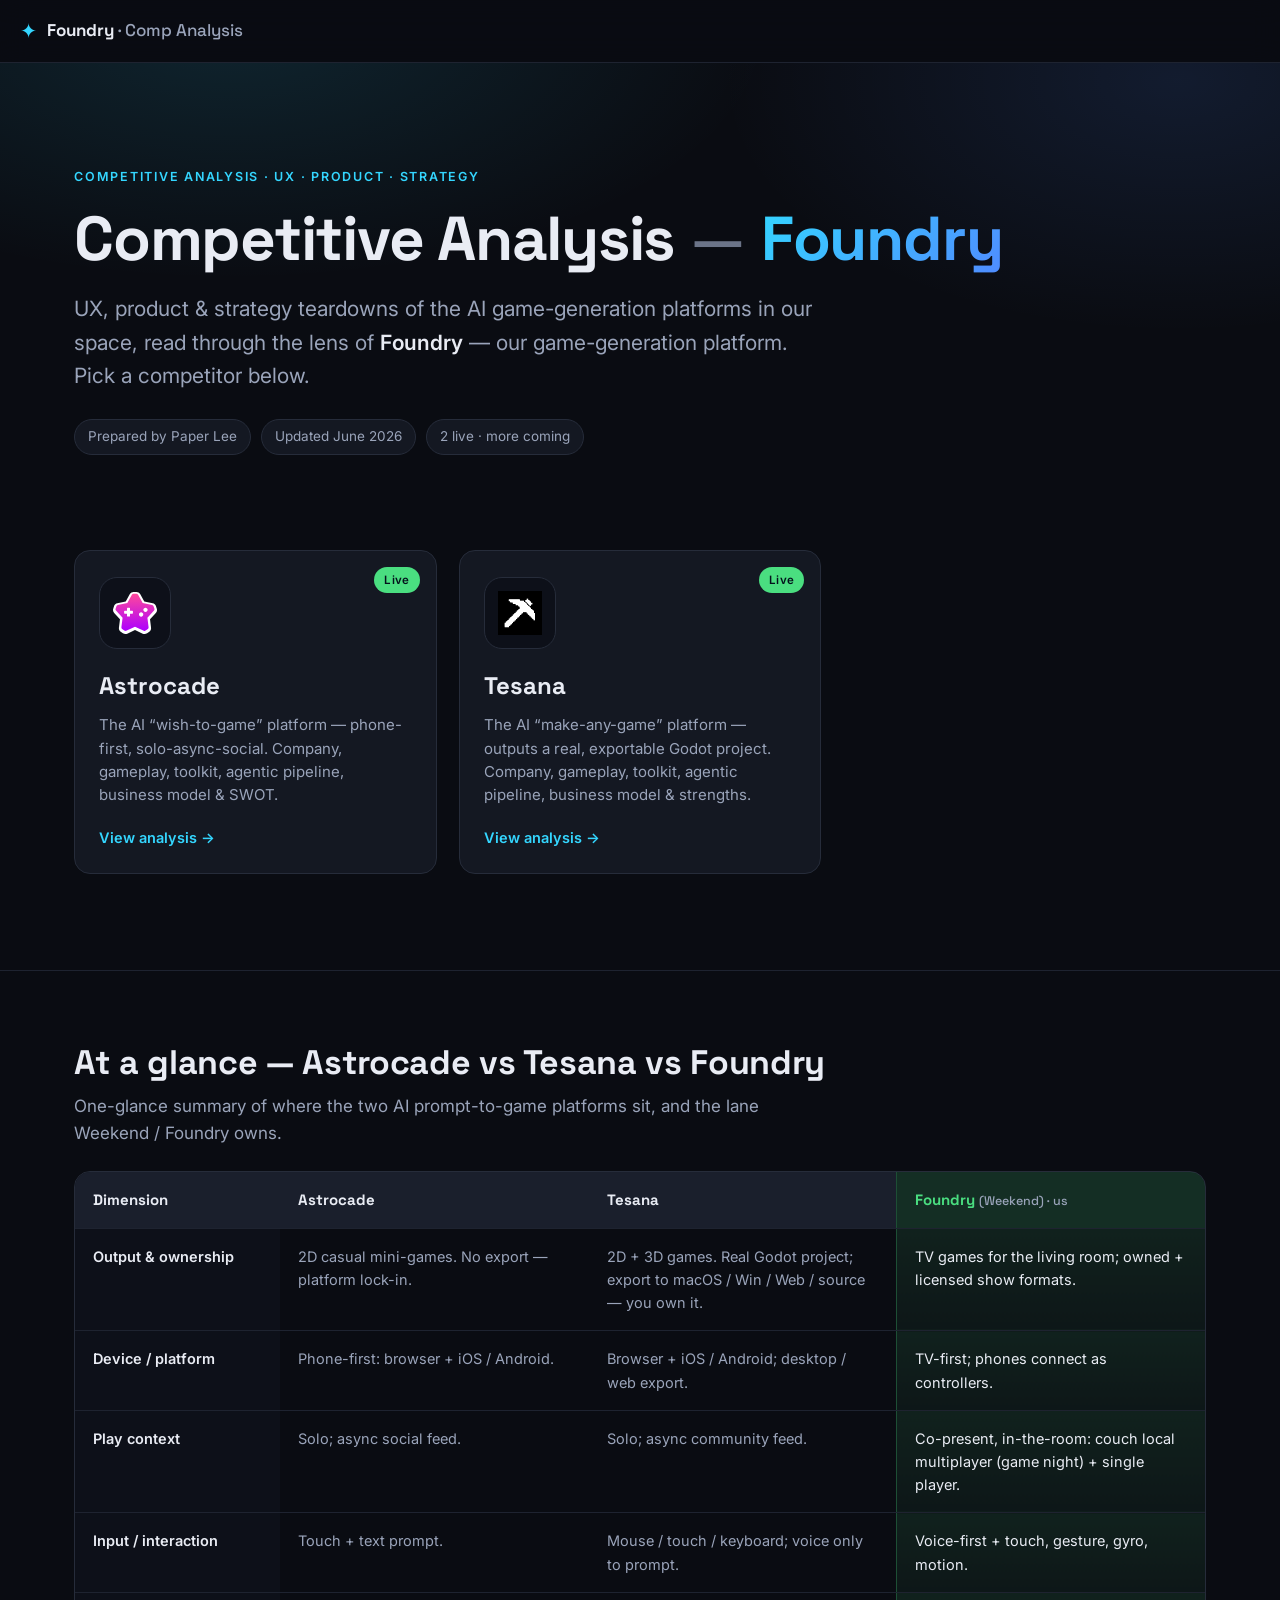
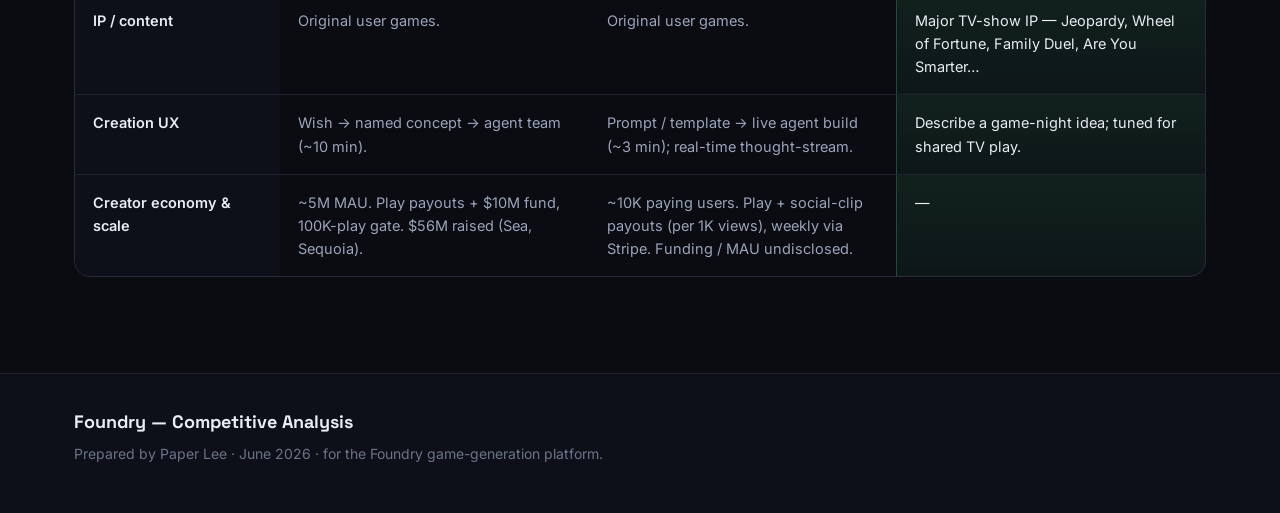
==== commit 25426b42: "Update landing page: 2 live, prioritize users over funding - Bump hero chip to "2 live · more coming" ====
--- a/index.html
+++ b/index.html
@@ -38,7 +38,7 @@
     <ul class="meta-chips">
       <li>Prepared by Paper Lee</li>
       <li>Updated June 2026</li>
-      <li>1 live · more coming</li>
+      <li>2 live · more coming</li>
     </ul>
   </div>
 </section>
@@ -134,8 +134,8 @@
           </tr>
           <tr>
             <th scope="row">Creator economy &amp; scale</th>
-            <td>Play payouts + $10M fund, 100K-play gate. $56M (Sea, Sequoia); ~5M MAU.</td>
-            <td>Play + social-clip payouts (per 1K views), weekly via Stripe. Funding / MAU undisclosed; ~10K paying users.</td>
+            <td>~5M MAU. Play payouts + $10M fund, 100K-play gate. $56M raised (Sea, Sequoia).</td>
+            <td>~10K paying users. Play + social-clip payouts (per 1K views), weekly via Stripe. Funding / MAU undisclosed.</td>
             <td class="cmp__us">—</td>
           </tr>
         </tbody>
